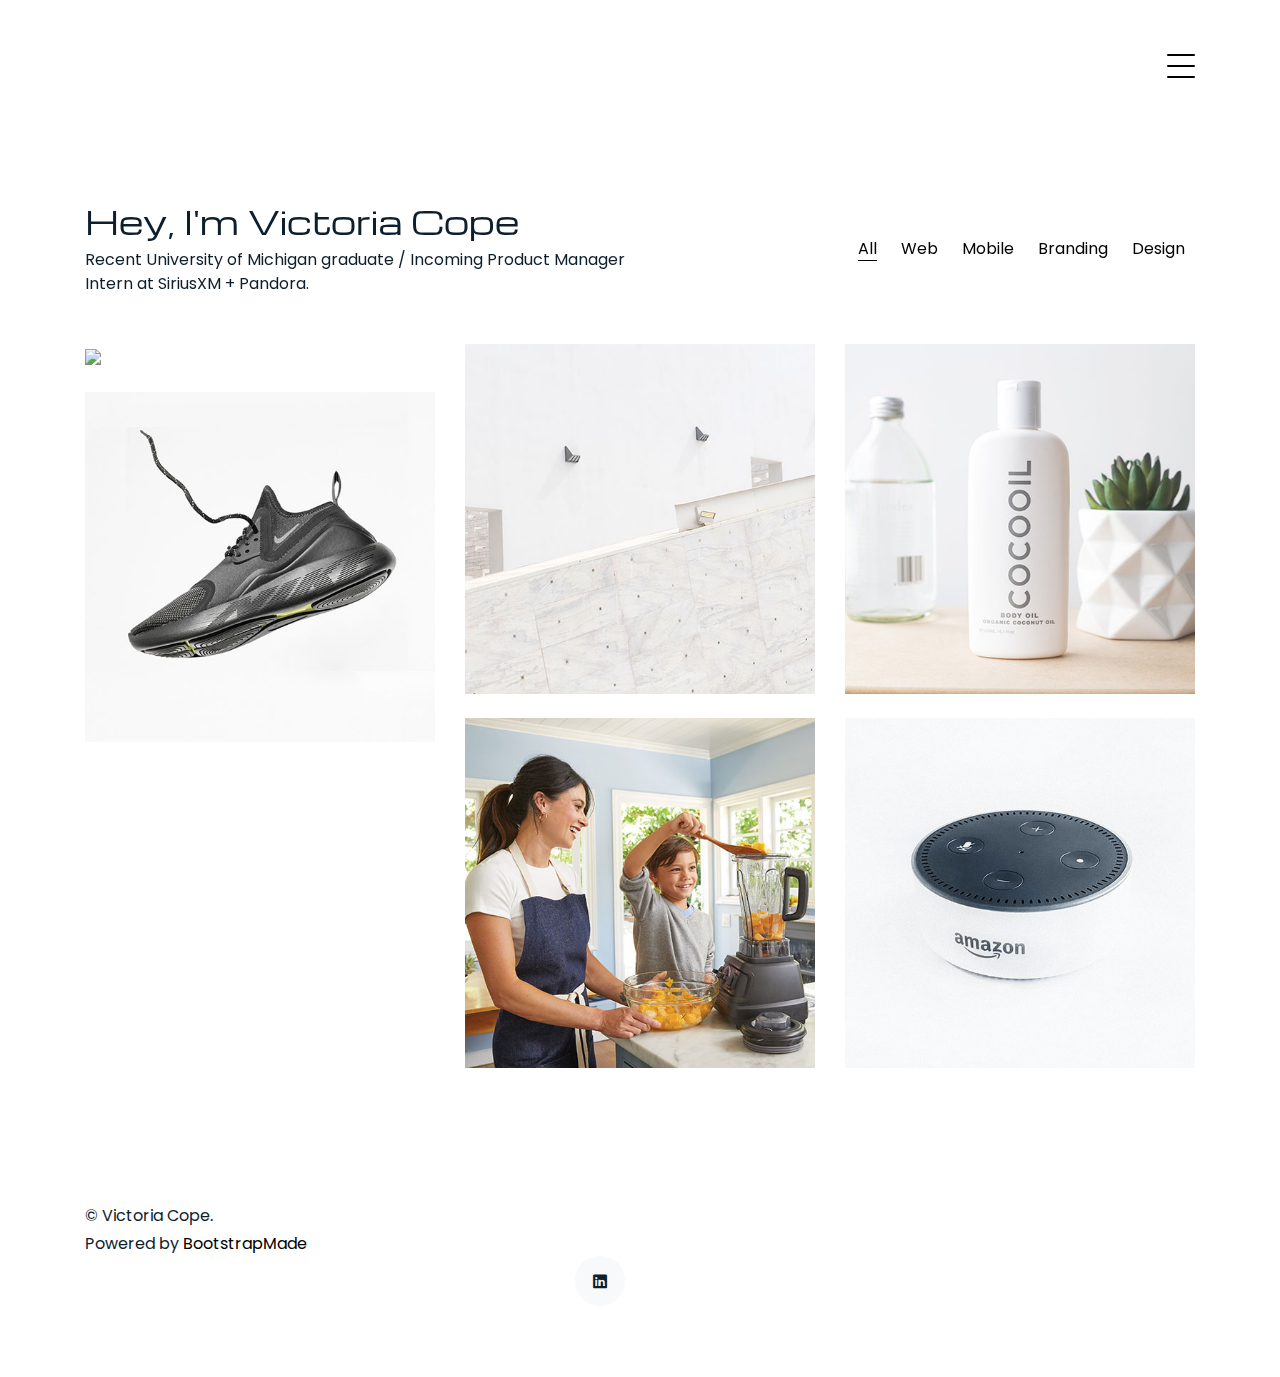
==== index.html @ 28a4d9f9 "about changes" ====
<!DOCTYPE html>
<html lang="en">

<head>
  <meta charset="utf-8">
  <title>Victoria Cope</title>
  <meta content="width=device-width, initial-scale=1.0" name="viewport">
  <meta content="" name="keywords">
  <meta content="" name="description">

  <!-- Favicons -->
  <link href="img/favicon.png" rel="icon">
  <link href="img/apple-touch-icon.png" rel="apple-touch-icon">

  <!-- Google Fonts -->
  <link href="https://fonts.googleapis.com/css?family=Michroma:400,700|Poppins:300,200&display=swap"
    rel="stylesheet">

  <!-- Bootstrap CSS File -->
  <link href="vendor/bootstrap/css/bootstrap.min.css" rel="stylesheet">

  <!-- Vendor CSS Files -->
  <link href="vendor/icofont/icofont.min.css" rel="stylesheet">
  <link href="vendor/line-awesome/css/line-awesome.min.css" rel="stylesheet">
  <link href="vendor/aos/aos.css" rel="stylesheet">

  <!-- Template Main CSS File -->
  <link href="css/style.css" rel="stylesheet">

</head>

<body>

  <div class="collapse navbar-collapse custom-navmenu" id="main-navbar">
    <div class="container py-2 py-md-5">
      <div class="row align-items-start">
        <div class="col-md-2">
          <ul class="custom-menu">
            <li class="active"><a href="index.html">Home</a></li>
            <li><a href="about.html">About</a></li>
            <li><a href="contact.html">Contact</a></li>
          </ul>
        </div>
        <div class="col-md-6 d-none d-md-block  mr-auto">
          <div class="tweet d-flex">
            <span class="icofont-twitter text-white mt-2 mr-3"></span>
            <div>
              <p><em>Lorem ipsum dolor sit amet consectetur adipisicing elit. Quisquam necessitatibus incidunt ut
                  officiis explicabo inventore. <br> <a href="#">t.co/v82jsk</a></em></p>
            </div>
          </div>
        </div>
        <div class="col-md-4 d-none d-md-block">
          <h3>Hire Me</h3>
          <p>Lorem ipsum dolor sit amet consectetur adipisicing elit. Quisquam necessitatibus incidunt ut officiis
            explicabo inventore. <br> <a href="#">myemail@gmail.com</a></p>
        </div>
      </div>

    </div>
  </div>

  <nav class="navbar navbar-light custom-navbar">
    <div class="container">
      <a class="navbar-brand" href="index.html"></a>

      <a href="#" class="burger" data-toggle="collapse" data-target="#main-navbar">
        <span></span>
      </a>

    </div>
  </nav>

  <main id="main">

    <div class="site-section site-portfolio">
      <div class="container">
        <div class="row mb-5 align-items-center">
          <div class="col-md-12 col-lg-6 mb-4 mb-lg-0" data-aos="fade-up">
            <h2>Hey, I'm Victoria Cope</h2>
            <p class="mb-0">Recent University of Michigan graduate / Incoming Product Manager Intern at SiriusXM + Pandora.</p>
            <!-- <p class="mb-0">Check out some of my recent projects below.</p> -->
          </div>
          <div class="col-md-12 col-lg-6 text-left text-lg-right" data-aos="fade-up" data-aos-delay="100">
            <div id="filters" class="filters">
              <a href="#" data-filter="*" class="active">All</a>
              <a href="#" data-filter=".web">Web</a>
              <a href="#" data-filter=".mobile">Mobile</a>
              <a href="#" data-filter=".branding">Branding</a>
              <a href="#" data-filter=".design">Design</a>
            </div>
          </div>
        </div>
        <div id="portfolio-grid" class="row no-gutter" data-aos="fade-up" data-aos-delay="200">
          <div class="item branding col-sm-6 col-md-4 col-lg-4 mb-4">
            <a href="sukiru.html" class="item-wrap fancybox">
              <div class="work-info">
                <h3>Sukiru</h3>
                <span>Branding</span>
              </div>
              <img class="img-fluid" src="img/sukiru-poster.png">
            </a>
          </div>
          <div class="item mobile col-sm-6 col-md-4 col-lg-4 mb-4">
            <a href="flo-redesign.html" class="item-wrap fancybox">
              <div class="work-info">
                <h3>Flo Redesign</h3>
                <span>Mobile</span>
              </div>
              <img class="img-fluid" src="img/img_2.jpg">
            </a>
          </div>
          <div class="item web col-sm-6 col-md-4 col-lg-4 mb-4">
            <a href="collaboratory-online.html" class="item-wrap fancybox">
              <div class="work-info">
                <h3>Collaboratory Online</h3>
                <span>Web</span>
              </div>
              <img class="img-fluid" src="img/img_3.jpg">
            </a>
          </div>
          <div class="item design col-sm-6 col-md-4 col-lg-4 mb-4">
            <a href="mooma-wayfinding.html" class="item-wrap fancybox">
              <div class="work-info">
                <h3>MoOMA Wayfinding System</h3>
                <span>Design</span>
              </div>
              <img class="img-fluid" src="img/img_4.jpg">
            </a>
          </div>
          <div class="item mobile col-sm-6 col-md-4 col-lg-4 mb-4">
            <a href="geons-weather-app.html" class="item-wrap fancybox">
              <div class="work-info">
                <h3>Minimal Weather App</h3>
                <span>Mobile</span>
              </div>
              <img class="img-fluid" src="img/img_5.jpg">
            </a>
          </div>
          <div class="item branding col-sm-6 col-md-4 col-lg-4 mb-4">
            <a href="intestina.html" class="item-wrap fancybox">
              <div class="work-info">
                <h3>Intestina</h3>
                <span>Branding</span>
              </div>
              <img class="img-fluid" src="img/img_6.jpg">
            </a>
          </div>
        </div>
      </div>
    </div>

  </main>
  <footer class="footer" role="contentinfo">
    <div class="container">
      <div class="row">
        <div class="col-sm-6">
          <p class="mb-1">&copy; Victoria Cope.</p>
          <div class="credits">
            Powered by <a href="https://bootstrapmade.com/">BootstrapMade</a>
          </div>
          </div>
        </div>
        <div class="col-sm-6 social text-md-right">
          <a href="https://www.linkedin.com/in/victoria-cope"><span class="icofont-linkedin"></span></a>
        </div>
      </div>
    </div>
  </footer>

  <!-- Vendor JS Files -->
  <script src="vendor/jquery/jquery.min.js"></script>
  <script src="vendor/jquery/jquery-migrate.min.js"></script>
  <script src="vendor/bootstrap/js/bootstrap.min.js"></script>
  <script src="vendor/easing/easing.min.js"></script>
  <script src="vendor/php-email-form/validate.js"></script>
  <script src="vendor/isotope/isotope.pkgd.min.js"></script>
  <script src="vendor/aos/aos.js"></script>

  <!-- Template Main JS File -->
  <script src="js/main.js"></script>

</body>

</html>
---- vendor/line-awesome/css/line-awesome.min.css ----
.la,.lab,.lad,.lal,.lar,.las{-moz-osx-font-smoothing:grayscale;-webkit-font-smoothing:antialiased;display:inline-block;font-style:normal;font-variant:normal;text-rendering:auto;line-height:1}.la-lg{font-size:1.33333em;line-height:.75em;vertical-align:-.0667em}.la-xs{font-size:.75em}.la-sm{font-size:.875em}.la-1x{font-size:1em}.la-2x{font-size:2em}.la-3x{font-size:3em}.la-4x{font-size:4em}.la-5x{font-size:5em}.la-6x{font-size:6em}.la-7x{font-size:7em}.la-8x{font-size:8em}.la-9x{font-size:9em}.la-10x{font-size:10em}.la-fw{text-align:center;width:1.25em}.la-ul{list-style-type:none;margin-left:2.5em;padding-left:0}.la-ul>li{position:relative}.la-li{left:-2em;position:absolute;text-align:center;width:2em;line-height:inherit}.la-border{border:solid .08em #eee;border-radius:.1em;padding:.2em .25em .15em}.la-pull-left{float:left}.la-pull-right{float:right}.la.la-pull-left,.lab.la-pull-left,.lal.la-pull-left,.lar.la-pull-left,.las.la-pull-left{margin-right:.3em}.la.la-pull-right,.lab.la-pull-right,.lal.la-pull-right,.lar.la-pull-right,.las.la-pull-right{margin-left:.3em}.la-spin{-webkit-animation:la-spin 2s infinite linear;animation:la-spin 2s infinite linear}.la-pulse{-webkit-animation:la-spin 1s infinite steps(8);animation:la-spin 1s infinite steps(8)}@-webkit-keyframes la-spin{0%{-webkit-transform:rotate(0);transform:rotate(0)}100%{-webkit-transform:rotate(360deg);transform:rotate(360deg)}}@keyframes la-spin{0%{-webkit-transform:rotate(0);transform:rotate(0)}100%{-webkit-transform:rotate(360deg);transform:rotate(360deg)}}.la-rotate-90{-webkit-transform:rotate(90deg);transform:rotate(90deg)}.la-rotate-180{-webkit-transform:rotate(180deg);transform:rotate(180deg)}.la-rotate-270{-webkit-transform:rotate(270deg);transform:rotate(270deg)}.la-flip-horizontal{-webkit-transform:scale(-1,1);transform:scale(-1,1)}.la-flip-vertical{-webkit-transform:scale(1,-1);transform:scale(1,-1)}.la-flip-both,.la-flip-horizontal.la-flip-vertical{-webkit-transform:scale(-1,-1);transform:scale(-1,-1)}:root .la-flip-both,:root .la-flip-horizontal,:root .la-flip-vertical,:root .la-rotate-180,:root .la-rotate-270,:root .la-rotate-90{-webkit-filter:none;filter:none}.la-stack{display:inline-block;height:2em;line-height:2em;position:relative;vertical-align:middle;width:2.5em}.la-stack-1x,.la-stack-2x{left:0;position:absolute;text-align:center;width:100%}.la-stack-1x{line-height:inherit}.la-stack-2x{font-size:2em}.la-inverse{color:#fff}.la-500px:before{content:"\f26e"}.la-accessible-icon:before{content:"\f368"}.la-accusoft:before{content:"\f369"}.la-acquisitions-incorporated:before{content:"\f6af"}.la-ad:before{content:"\f641"}.la-address-book:before{content:"\f2b9"}.la-address-card:before{content:"\f2bb"}.la-adjust:before{content:"\f042"}.la-adn:before{content:"\f170"}.la-adobe:before{content:"\f778"}.la-adversal:before{content:"\f36a"}.la-affiliatetheme:before{content:"\f36b"}.la-air-freshener:before{content:"\f5d0"}.la-airbnb:before{content:"\f834"}.la-algolia:before{content:"\f36c"}.la-align-center:before{content:"\f037"}.la-align-justify:before{content:"\f039"}.la-align-left:before{content:"\f036"}.la-align-right:before{content:"\f038"}.la-alipay:before{content:"\f642"}.la-allergies:before{content:"\f461"}.la-amazon:before{content:"\f270"}.la-amazon-pay:before{content:"\f42c"}.la-ambulance:before{content:"\f0f9"}.la-american-sign-language-interpreting:before{content:"\f2a3"}.la-amilia:before{content:"\f36d"}.la-anchor:before{content:"\f13d"}.la-android:before{content:"\f17b"}.la-angellist:before{content:"\f209"}.la-angle-double-down:before{content:"\f103"}.la-angle-double-left:before{content:"\f100"}.la-angle-double-right:before{content:"\f101"}.la-angle-double-up:before{content:"\f102"}.la-angle-down:before{content:"\f107"}.la-angle-left:before{content:"\f104"}.la-angle-right:before{content:"\f105"}.la-angle-up:before{content:"\f106"}.la-angry:before{content:"\f556"}.la-angrycreative:before{content:"\f36e"}.la-angular:before{content:"\f420"}.la-ankh:before{content:"\f644"}.la-app-store:before{content:"\f36f"}.la-app-store-ios:before{content:"\f370"}.la-apper:before{content:"\f371"}.la-apple:before{content:"\f179"}.la-apple-alt:before{content:"\f5d1"}.la-apple-pay:before{content:"\f415"}.la-archive:before{content:"\f187"}.la-archway:before{content:"\f557"}.la-arrow-alt-circle-down:before{content:"\f358"}.la-arrow-alt-circle-left:before{content:"\f359"}.la-arrow-alt-circle-right:before{content:"\f35a"}.la-arrow-alt-circle-up:before{content:"\f35b"}.la-arrow-circle-down:before{content:"\f0ab"}.la-arrow-circle-left:before{content:"\f0a8"}.la-arrow-circle-right:before{content:"\f0a9"}.la-arrow-circle-up:before{content:"\f0aa"}.la-arrow-down:before{content:"\f063"}.la-arrow-left:before{content:"\f060"}.la-arrow-right:before{content:"\f061"}.la-arrow-up:before{content:"\f062"}.la-arrows-alt:before{content:"\f0b2"}.la-arrows-alt-h:before{content:"\f337"}.la-arrows-alt-v:before{content:"\f338"}.la-artstation:before{content:"\f77a"}.la-assistive-listening-systems:before{content:"\f2a2"}.la-asterisk:before{content:"\f069"}.la-asymmetrik:before{content:"\f372"}.la-at:before{content:"\f1fa"}.la-atlas:before{content:"\f558"}.la-atlassian:before{content:"\f77b"}.la-atom:before{content:"\f5d2"}.la-audible:before{content:"\f373"}.la-audio-description:before{content:"\f29e"}.la-autoprefixer:before{content:"\f41c"}.la-avianex:before{content:"\f374"}.la-aviato:before{content:"\f421"}.la-award:before{content:"\f559"}.la-aws:before{content:"\f375"}.la-baby:before{content:"\f77c"}.la-baby-carriage:before{content:"\f77d"}.la-backspace:before{content:"\f55a"}.la-backward:before{content:"\f04a"}.la-bacon:before{content:"\f7e5"}.la-balance-scale:before{content:"\f24e"}.la-balance-scale-left:before{content:"\f515"}.la-balance-scale-right:before{content:"\f516"}.la-ban:before{content:"\f05e"}.la-band-aid:before{content:"\f462"}.la-bandcamp:before{content:"\f2d5"}.la-barcode:before{content:"\f02a"}.la-bars:before{content:"\f0c9"}.la-baseball-ball:before{content:"\f433"}.la-basketball-ball:before{content:"\f434"}.la-bath:before{content:"\f2cd"}.la-battery-empty:before{content:"\f244"}.la-battery-full:before{content:"\f240"}.la-battery-half:before{content:"\f242"}.la-battery-quarter:before{content:"\f243"}.la-battery-three-quarters:before{content:"\f241"}.la-battle-net:before{content:"\f835"}.la-bed:before{content:"\f236"}.la-beer:before{content:"\f0fc"}.la-behance:before{content:"\f1b4"}.la-behance-square:before{content:"\f1b5"}.la-bell:before{content:"\f0f3"}.la-bell-slash:before{content:"\f1f6"}.la-bezier-curve:before{content:"\f55b"}.la-bible:before{content:"\f647"}.la-bicycle:before{content:"\f206"}.la-biking:before{content:"\f84a"}.la-bimobject:before{content:"\f378"}.la-binoculars:before{content:"\f1e5"}.la-biohazard:before{content:"\f780"}.la-birthday-cake:before{content:"\f1fd"}.la-bitbucket:before{content:"\f171"}.la-bitcoin:before{content:"\f379"}.la-bity:before{content:"\f37a"}.la-black-tie:before{content:"\f27e"}.la-blackberry:before{content:"\f37b"}.la-blender:before{content:"\f517"}.la-blender-phone:before{content:"\f6b6"}.la-blind:before{content:"\f29d"}.la-blog:before{content:"\f781"}.la-blogger:before{content:"\f37c"}.la-blogger-b:before{content:"\f37d"}.la-bluetooth:before{content:"\f293"}.la-bluetooth-b:before{content:"\f294"}.la-bold:before{content:"\f032"}.la-bolt:before{content:"\f0e7"}.la-bomb:before{content:"\f1e2"}.la-bone:before{content:"\f5d7"}.la-bong:before{content:"\f55c"}.la-book:before{content:"\f02d"}.la-book-dead:before{content:"\f6b7"}.la-book-medical:before{content:"\f7e6"}.la-book-open:before{content:"\f518"}.la-book-reader:before{content:"\f5da"}.la-bookmark:before{content:"\f02e"}.la-bootstrap:before{content:"\f836"}.la-border-all:before{content:"\f84c"}.la-border-none:before{content:"\f850"}.la-border-style:before{content:"\f853"}.la-bowling-ball:before{content:"\f436"}.la-box:before{content:"\f466"}.la-box-open:before{content:"\f49e"}.la-boxes:before{content:"\f468"}.la-braille:before{content:"\f2a1"}.la-brain:before{content:"\f5dc"}.la-bread-slice:before{content:"\f7ec"}.la-briefcase:before{content:"\f0b1"}.la-briefcase-medical:before{content:"\f469"}.la-broadcast-tower:before{content:"\f519"}.la-broom:before{content:"\f51a"}.la-brush:before{content:"\f55d"}.la-btc:before{content:"\f15a"}.la-buffer:before{content:"\f837"}.la-bug:before{content:"\f188"}.la-building:before{content:"\f1ad"}.la-bullhorn:before{content:"\f0a1"}.la-bullseye:before{content:"\f140"}.la-burn:before{content:"\f46a"}.la-buromobelexperte:before{content:"\f37f"}.la-bus:before{content:"\f207"}.la-bus-alt:before{content:"\f55e"}.la-business-time:before{content:"\f64a"}.la-buy-n-large:before{content:"\f8a6"}.la-buysellads:before{content:"\f20d"}.la-calculator:before{content:"\f1ec"}.la-calendar:before{content:"\f133"}.la-calendar-alt:before{content:"\f073"}.la-calendar-check:before{content:"\f274"}.la-calendar-day:before{content:"\f783"}.la-calendar-minus:before{content:"\f272"}.la-calendar-plus:before{content:"\f271"}.la-calendar-times:before{content:"\f273"}.la-calendar-week:before{content:"\f784"}.la-camera:before{content:"\f030"}.la-camera-retro:before{content:"\f083"}.la-campground:before{content:"\f6bb"}.la-canadian-maple-leaf:before{content:"\f785"}.la-candy-cane:before{content:"\f786"}.la-cannabis:before{content:"\f55f"}.la-capsules:before{content:"\f46b"}.la-car:before{content:"\f1b9"}.la-car-alt:before{content:"\f5de"}.la-car-battery:before{content:"\f5df"}.la-car-crash:before{content:"\f5e1"}.la-car-side:before{content:"\f5e4"}.la-caret-down:before{content:"\f0d7"}.la-caret-left:before{content:"\f0d9"}.la-caret-right:before{content:"\f0da"}.la-caret-square-down:before{content:"\f150"}.la-caret-square-left:before{content:"\f191"}.la-caret-square-right:before{content:"\f152"}.la-caret-square-up:before{content:"\f151"}.la-caret-up:before{content:"\f0d8"}.la-carrot:before{content:"\f787"}.la-cart-arrow-down:before{content:"\f218"}.la-cart-plus:before{content:"\f217"}.la-cash-register:before{content:"\f788"}.la-cat:before{content:"\f6be"}.la-cc-amazon-pay:before{content:"\f42d"}.la-cc-amex:before{content:"\f1f3"}.la-cc-apple-pay:before{content:"\f416"}.la-cc-diners-club:before{content:"\f24c"}.la-cc-discover:before{content:"\f1f2"}.la-cc-jcb:before{content:"\f24b"}.la-cc-mastercard:before{content:"\f1f1"}.la-cc-paypal:before{content:"\f1f4"}.la-cc-stripe:before{content:"\f1f5"}.la-cc-visa:before{content:"\f1f0"}.la-centercode:before{content:"\f380"}.la-centos:before{content:"\f789"}.la-certificate:before{content:"\f0a3"}.la-chair:before{content:"\f6c0"}.la-chalkboard:before{content:"\f51b"}.la-chalkboard-teacher:before{content:"\f51c"}.la-charging-station:before{content:"\f5e7"}.la-chart-area:before{content:"\f1fe"}.la-chart-bar:before{content:"\f080"}.la-chart-line:before{content:"\f201"}.la-chart-pie:before{content:"\f200"}.la-check:before{content:"\f00c"}.la-check-circle:before{content:"\f058"}.la-check-double:before{content:"\f560"}.la-check-square:before{content:"\f14a"}.la-cheese:before{content:"\f7ef"}.la-chess:before{content:"\f439"}.la-chess-bishop:before{content:"\f43a"}.la-chess-board:before{content:"\f43c"}.la-chess-king:before{content:"\f43f"}.la-chess-knight:before{content:"\f441"}.la-chess-pawn:before{content:"\f443"}.la-chess-queen:before{content:"\f445"}.la-chess-rook:before{content:"\f447"}.la-chevron-circle-down:before{content:"\f13a"}.la-chevron-circle-left:before{content:"\f137"}.la-chevron-circle-right:before{content:"\f138"}.la-chevron-circle-up:before{content:"\f139"}.la-chevron-down:before{content:"\f078"}.la-chevron-left:before{content:"\f053"}.la-chevron-right:before{content:"\f054"}.la-chevron-up:before{content:"\f077"}.la-child:before{content:"\f1ae"}.la-chrome:before{content:"\f268"}.la-chromecast:before{content:"\f838"}.la-church:before{content:"\f51d"}.la-circle:before{content:"\f111"}.la-circle-notch:before{content:"\f1ce"}.la-city:before{content:"\f64f"}.la-clinic-medical:before{content:"\f7f2"}.la-clipboard:before{content:"\f328"}.la-clipboard-check:before{content:"\f46c"}.la-clipboard-list:before{content:"\f46d"}.la-clock:before{content:"\f017"}.la-clone:before{content:"\f24d"}.la-closed-captioning:before{content:"\f20a"}.la-cloud:before{content:"\f0c2"}.la-cloud-download-alt:before{content:"\f381"}.la-cloud-meatball:before{content:"\f73b"}.la-cloud-moon:before{content:"\f6c3"}.la-cloud-moon-rain:before{content:"\f73c"}.la-cloud-rain:before{content:"\f73d"}.la-cloud-showers-heavy:before{content:"\f740"}.la-cloud-sun:before{content:"\f6c4"}.la-cloud-sun-rain:before{content:"\f743"}.la-cloud-upload-alt:before{content:"\f382"}.la-cloudscale:before{content:"\f383"}.la-cloudsmith:before{content:"\f384"}.la-cloudversify:before{content:"\f385"}.la-cocktail:before{content:"\f561"}.la-code:before{content:"\f121"}.la-code-branch:before{content:"\f126"}.la-codepen:before{content:"\f1cb"}.la-codiepie:before{content:"\f284"}.la-coffee:before{content:"\f0f4"}.la-cog:before{content:"\f013"}.la-cogs:before{content:"\f085"}.la-coins:before{content:"\f51e"}.la-columns:before{content:"\f0db"}.la-comment:before{content:"\f075"}.la-comment-alt:before{content:"\f27a"}.la-comment-dollar:before{content:"\f651"}.la-comment-dots:before{content:"\f4ad"}.la-comment-medical:before{content:"\f7f5"}.la-comment-slash:before{content:"\f4b3"}.la-comments:before{content:"\f086"}.la-comments-dollar:before{content:"\f653"}.la-compact-disc:before{content:"\f51f"}.la-compass:before{content:"\f14e"}.la-compress:before{content:"\f066"}.la-compress-arrows-alt:before{content:"\f78c"}.la-concierge-bell:before{content:"\f562"}.la-confluence:before{content:"\f78d"}.la-connectdevelop:before{content:"\f20e"}.la-contao:before{content:"\f26d"}.la-cookie:before{content:"\f563"}.la-cookie-bite:before{content:"\f564"}.la-copy:before{content:"\f0c5"}.la-copyright:before{content:"\f1f9"}.la-cotton-bureau:before{content:"\f89e"}.la-couch:before{content:"\f4b8"}.la-cpanel:before{content:"\f388"}.la-creative-commons:before{content:"\f25e"}.la-creative-commons-by:before{content:"\f4e7"}.la-creative-commons-nc:before{content:"\f4e8"}.la-creative-commons-nc-eu:before{content:"\f4e9"}.la-creative-commons-nc-jp:before{content:"\f4ea"}.la-creative-commons-nd:before{content:"\f4eb"}.la-creative-commons-pd:before{content:"\f4ec"}.la-creative-commons-pd-alt:before{content:"\f4ed"}.la-creative-commons-remix:before{content:"\f4ee"}.la-creative-commons-sa:before{content:"\f4ef"}.la-creative-commons-sampling:before{content:"\f4f0"}.la-creative-commons-sampling-plus:before{content:"\f4f1"}.la-creative-commons-share:before{content:"\f4f2"}.la-creative-commons-zero:before{content:"\f4f3"}.la-credit-card:before{content:"\f09d"}.la-critical-role:before{content:"\f6c9"}.la-crop:before{content:"\f125"}.la-crop-alt:before{content:"\f565"}.la-cross:before{content:"\f654"}.la-crosshairs:before{content:"\f05b"}.la-crow:before{content:"\f520"}.la-crown:before{content:"\f521"}.la-crutch:before{content:"\f7f7"}.la-css3:before{content:"\f13c"}.la-css3-alt:before{content:"\f38b"}.la-cube:before{content:"\f1b2"}.la-cubes:before{content:"\f1b3"}.la-cut:before{content:"\f0c4"}.la-cuttlefish:before{content:"\f38c"}.la-d-and-d:before{content:"\f38d"}.la-d-and-d-beyond:before{content:"\f6ca"}.la-dashcube:before{content:"\f210"}.la-database:before{content:"\f1c0"}.la-deaf:before{content:"\f2a4"}.la-delicious:before{content:"\f1a5"}.la-democrat:before{content:"\f747"}.la-deploydog:before{content:"\f38e"}.la-deskpro:before{content:"\f38f"}.la-desktop:before{content:"\f108"}.la-dev:before{content:"\f6cc"}.la-deviantart:before{content:"\f1bd"}.la-dharmachakra:before{content:"\f655"}.la-dhl:before{content:"\f790"}.la-diagnoses:before{content:"\f470"}.la-diaspora:before{content:"\f791"}.la-dice:before{content:"\f522"}.la-dice-d20:before{content:"\f6cf"}.la-dice-d6:before{content:"\f6d1"}.la-dice-five:before{content:"\f523"}.la-dice-four:before{content:"\f524"}.la-dice-one:before{content:"\f525"}.la-dice-six:before{content:"\f526"}.la-dice-three:before{content:"\f527"}.la-dice-two:before{content:"\f528"}.la-digg:before{content:"\f1a6"}.la-digital-ocean:before{content:"\f391"}.la-digital-tachograph:before{content:"\f566"}.la-directions:before{content:"\f5eb"}.la-discord:before{content:"\f392"}.la-discourse:before{content:"\f393"}.la-divide:before{content:"\f529"}.la-dizzy:before{content:"\f567"}.la-dna:before{content:"\f471"}.la-dochub:before{content:"\f394"}.la-docker:before{content:"\f395"}.la-dog:before{content:"\f6d3"}.la-dollar-sign:before{content:"\f155"}.la-dolly:before{content:"\f472"}.la-dolly-flatbed:before{content:"\f474"}.la-donate:before{content:"\f4b9"}.la-door-closed:before{content:"\f52a"}.la-door-open:before{content:"\f52b"}.la-dot-circle:before{content:"\f192"}.la-dove:before{content:"\f4ba"}.la-download:before{content:"\f019"}.la-draft2digital:before{content:"\f396"}.la-drafting-compass:before{content:"\f568"}.la-dragon:before{content:"\f6d5"}.la-draw-polygon:before{content:"\f5ee"}.la-dribbble:before{content:"\f17d"}.la-dribbble-square:before{content:"\f397"}.la-dropbox:before{content:"\f16b"}.la-drum:before{content:"\f569"}.la-drum-steelpan:before{content:"\f56a"}.la-drumstick-bite:before{content:"\f6d7"}.la-drupal:before{content:"\f1a9"}.la-dumbbell:before{content:"\f44b"}.la-dumpster:before{content:"\f793"}.la-dumpster-fire:before{content:"\f794"}.la-dungeon:before{content:"\f6d9"}.la-dyalog:before{content:"\f399"}.la-earlybirds:before{content:"\f39a"}.la-ebay:before{content:"\f4f4"}.la-edge:before{content:"\f282"}.la-edit:before{content:"\f044"}.la-egg:before{content:"\f7fb"}.la-eject:before{content:"\f052"}.la-elementor:before{content:"\f430"}.la-ellipsis-h:before{content:"\f141"}.la-ellipsis-v:before{content:"\f142"}.la-ello:before{content:"\f5f1"}.la-ember:before{content:"\f423"}.la-empire:before{content:"\f1d1"}.la-envelope:before{content:"\f0e0"}.la-envelope-open:before{content:"\f2b6"}.la-envelope-open-text:before{content:"\f658"}.la-envelope-square:before{content:"\f199"}.la-envira:before{content:"\f299"}.la-equals:before{content:"\f52c"}.la-eraser:before{content:"\f12d"}.la-erlang:before{content:"\f39d"}.la-ethereum:before{content:"\f42e"}.la-ethernet:before{content:"\f796"}.la-etsy:before{content:"\f2d7"}.la-euro-sign:before{content:"\f153"}.la-evernote:before{content:"\f839"}.la-exchange-alt:before{content:"\f362"}.la-exclamation:before{content:"\f12a"}.la-exclamation-circle:before{content:"\f06a"}.la-exclamation-triangle:before{content:"\f071"}.la-expand:before{content:"\f065"}.la-expand-arrows-alt:before{content:"\f31e"}.la-expeditedssl:before{content:"\f23e"}.la-external-link-alt:before{content:"\f35d"}.la-external-link-square-alt:before{content:"\f360"}.la-eye:before{content:"\f06e"}.la-eye-dropper:before{content:"\f1fb"}.la-eye-slash:before{content:"\f070"}.la-facebook:before{content:"\f09a"}.la-facebook-f:before{content:"\f39e"}.la-facebook-messenger:before{content:"\f39f"}.la-facebook-square:before{content:"\f082"}.la-fan:before{content:"\f863"}.la-fantasy-flight-games:before{content:"\f6dc"}.la-fast-backward:before{content:"\f049"}.la-fast-forward:before{content:"\f050"}.la-fax:before{content:"\f1ac"}.la-feather:before{content:"\f52d"}.la-feather-alt:before{content:"\f56b"}.la-fedex:before{content:"\f797"}.la-fedora:before{content:"\f798"}.la-female:before{content:"\f182"}.la-fighter-jet:before{content:"\f0fb"}.la-figma:before{content:"\f799"}.la-file:before{content:"\f15b"}.la-file-alt:before{content:"\f15c"}.la-file-archive:before{content:"\f1c6"}.la-file-audio:before{content:"\f1c7"}.la-file-code:before{content:"\f1c9"}.la-file-contract:before{content:"\f56c"}.la-file-csv:before{content:"\f6dd"}.la-file-download:before{content:"\f56d"}.la-file-excel:before{content:"\f1c3"}.la-file-export:before{content:"\f56e"}.la-file-image:before{content:"\f1c5"}.la-file-import:before{content:"\f56f"}.la-file-invoice:before{content:"\f570"}.la-file-invoice-dollar:before{content:"\f571"}.la-file-medical:before{content:"\f477"}.la-file-medical-alt:before{content:"\f478"}.la-file-pdf:before{content:"\f1c1"}.la-file-powerpoint:before{content:"\f1c4"}.la-file-prescription:before{content:"\f572"}.la-file-signature:before{content:"\f573"}.la-file-upload:before{content:"\f574"}.la-file-video:before{content:"\f1c8"}.la-file-word:before{content:"\f1c2"}.la-fill:before{content:"\f575"}.la-fill-drip:before{content:"\f576"}.la-film:before{content:"\f008"}.la-filter:before{content:"\f0b0"}.la-fingerprint:before{content:"\f577"}.la-fire:before{content:"\f06d"}.la-fire-alt:before{content:"\f7e4"}.la-fire-extinguisher:before{content:"\f134"}.la-firefox:before{content:"\f269"}.la-first-aid:before{content:"\f479"}.la-first-order:before{content:"\f2b0"}.la-first-order-alt:before{content:"\f50a"}.la-firstdraft:before{content:"\f3a1"}.la-fish:before{content:"\f578"}.la-fist-raised:before{content:"\f6de"}.la-flag:before{content:"\f024"}.la-flag-checkered:before{content:"\f11e"}.la-flag-usa:before{content:"\f74d"}.la-flask:before{content:"\f0c3"}.la-flickr:before{content:"\f16e"}.la-flipboard:before{content:"\f44d"}.la-flushed:before{content:"\f579"}.la-fly:before{content:"\f417"}.la-folder:before{content:"\f07b"}.la-folder-minus:before{content:"\f65d"}.la-folder-open:before{content:"\f07c"}.la-folder-plus:before{content:"\f65e"}.la-font:before{content:"\f031"}.la-font-awesome:before{content:"\f2b4"}.la-font-awesome-alt:before{content:"\f35c"}.la-font-awesome-flag:before{content:"\f425"}.la-font-awesome-logo-full:before{content:"\f4e6"}.la-fonticons:before{content:"\f280"}.la-fonticons-fi:before{content:"\f3a2"}.la-football-ball:before{content:"\f44e"}.la-fort-awesome:before{content:"\f286"}.la-fort-awesome-alt:before{content:"\f3a3"}.la-forumbee:before{content:"\f211"}.la-forward:before{content:"\f04e"}.la-foursquare:before{content:"\f180"}.la-free-code-camp:before{content:"\f2c5"}.la-freebsd:before{content:"\f3a4"}.la-frog:before{content:"\f52e"}.la-frown:before{content:"\f119"}.la-frown-open:before{content:"\f57a"}.la-fulcrum:before{content:"\f50b"}.la-funnel-dollar:before{content:"\f662"}.la-futbol:before{content:"\f1e3"}.la-galactic-republic:before{content:"\f50c"}.la-galactic-senate:before{content:"\f50d"}.la-gamepad:before{content:"\f11b"}.la-gas-pump:before{content:"\f52f"}.la-gavel:before{content:"\f0e3"}.la-gem:before{content:"\f3a5"}.la-genderless:before{content:"\f22d"}.la-get-pocket:before{content:"\f265"}.la-gg:before{content:"\f260"}.la-gg-circle:before{content:"\f261"}.la-ghost:before{content:"\f6e2"}.la-gift:before{content:"\f06b"}.la-gifts:before{content:"\f79c"}.la-git:before{content:"\f1d3"}.la-git-alt:before{content:"\f841"}.la-git-square:before{content:"\f1d2"}.la-github:before{content:"\f09b"}.la-github-alt:before{content:"\f113"}.la-github-square:before{content:"\f092"}.la-gitkraken:before{content:"\f3a6"}.la-gitlab:before{content:"\f296"}.la-gitter:before{content:"\f426"}.la-glass-cheers:before{content:"\f79f"}.la-glass-martini:before{content:"\f000"}.la-glass-martini-alt:before{content:"\f57b"}.la-glass-whiskey:before{content:"\f7a0"}.la-glasses:before{content:"\f530"}.la-glide:before{content:"\f2a5"}.la-glide-g:before{content:"\f2a6"}.la-globe:before{content:"\f0ac"}.la-globe-africa:before{content:"\f57c"}.la-globe-americas:before{content:"\f57d"}.la-globe-asia:before{content:"\f57e"}.la-globe-europe:before{content:"\f7a2"}.la-gofore:before{content:"\f3a7"}.la-golf-ball:before{content:"\f450"}.la-goodreads:before{content:"\f3a8"}.la-goodreads-g:before{content:"\f3a9"}.la-google:before{content:"\f1a0"}.la-google-drive:before{content:"\f3aa"}.la-google-play:before{content:"\f3ab"}.la-google-plus:before{content:"\f2b3"}.la-google-plus-g:before{content:"\f0d5"}.la-google-plus-square:before{content:"\f0d4"}.la-google-wallet:before{content:"\f1ee"}.la-gopuram:before{content:"\f664"}.la-graduation-cap:before{content:"\f19d"}.la-gratipay:before{content:"\f184"}.la-grav:before{content:"\f2d6"}.la-greater-than:before{content:"\f531"}.la-greater-than-equal:before{content:"\f532"}.la-grimace:before{content:"\f57f"}.la-grin:before{content:"\f580"}.la-grin-alt:before{content:"\f581"}.la-grin-beam:before{content:"\f582"}.la-grin-beam-sweat:before{content:"\f583"}.la-grin-hearts:before{content:"\f584"}.la-grin-squint:before{content:"\f585"}.la-grin-squint-tears:before{content:"\f586"}.la-grin-stars:before{content:"\f587"}.la-grin-tears:before{content:"\f588"}.la-grin-tongue:before{content:"\f589"}.la-grin-tongue-squint:before{content:"\f58a"}.la-grin-tongue-wink:before{content:"\f58b"}.la-grin-wink:before{content:"\f58c"}.la-grip-horizontal:before{content:"\f58d"}.la-grip-lines:before{content:"\f7a4"}.la-grip-lines-vertical:before{content:"\f7a5"}.la-grip-vertical:before{content:"\f58e"}.la-gripfire:before{content:"\f3ac"}.la-grunt:before{content:"\f3ad"}.la-guitar:before{content:"\f7a6"}.la-gulp:before{content:"\f3ae"}.la-h-square:before{content:"\f0fd"}.la-hacker-news:before{content:"\f1d4"}.la-hacker-news-square:before{content:"\f3af"}.la-hackerrank:before{content:"\f5f7"}.la-hamburger:before{content:"\f805"}.la-hammer:before{content:"\f6e3"}.la-hamsa:before{content:"\f665"}.la-hand-holding:before{content:"\f4bd"}.la-hand-holding-heart:before{content:"\f4be"}.la-hand-holding-usd:before{content:"\f4c0"}.la-hand-lizard:before{content:"\f258"}.la-hand-middle-finger:before{content:"\f806"}.la-hand-paper:before{content:"\f256"}.la-hand-peace:before{content:"\f25b"}.la-hand-point-down:before{content:"\f0a7"}.la-hand-point-left:before{content:"\f0a5"}.la-hand-point-right:before{content:"\f0a4"}.la-hand-point-up:before{content:"\f0a6"}.la-hand-pointer:before{content:"\f25a"}.la-hand-rock:before{content:"\f255"}.la-hand-scissors:before{content:"\f257"}.la-hand-spock:before{content:"\f259"}.la-hands:before{content:"\f4c2"}.la-hands-helping:before{content:"\f4c4"}.la-handshake:before{content:"\f2b5"}.la-hanukiah:before{content:"\f6e6"}.la-hard-hat:before{content:"\f807"}.la-hashtag:before{content:"\f292"}.la-hat-cowboy:before{content:"\f8c0"}.la-hat-cowboy-side:before{content:"\f8c1"}.la-hat-wizard:before{content:"\f6e8"}.la-haykal:before{content:"\f666"}.la-hdd:before{content:"\f0a0"}.la-heading:before{content:"\f1dc"}.la-headphones:before{content:"\f025"}.la-headphones-alt:before{content:"\f58f"}.la-headset:before{content:"\f590"}.la-heart:before{content:"\f004"}.la-heart-broken:before{content:"\f7a9"}.la-heartbeat:before{content:"\f21e"}.la-helicopter:before{content:"\f533"}.la-highlighter:before{content:"\f591"}.la-hiking:before{content:"\f6ec"}.la-hippo:before{content:"\f6ed"}.la-hips:before{content:"\f452"}.la-hire-a-helper:before{content:"\f3b0"}.la-history:before{content:"\f1da"}.la-hockey-puck:before{content:"\f453"}.la-holly-berry:before{content:"\f7aa"}.la-home:before{content:"\f015"}.la-hooli:before{content:"\f427"}.la-hornbill:before{content:"\f592"}.la-horse:before{content:"\f6f0"}.la-horse-head:before{content:"\f7ab"}.la-hospital:before{content:"\f0f8"}.la-hospital-alt:before{content:"\f47d"}.la-hospital-symbol:before{content:"\f47e"}.la-hot-tub:before{content:"\f593"}.la-hotdog:before{content:"\f80f"}.la-hotel:before{content:"\f594"}.la-hotjar:before{content:"\f3b1"}.la-hourglass:before{content:"\f254"}.la-hourglass-end:before{content:"\f253"}.la-hourglass-half:before{content:"\f252"}.la-hourglass-start:before{content:"\f251"}.la-house-damage:before{content:"\f6f1"}.la-houzz:before{content:"\f27c"}.la-hryvnia:before{content:"\f6f2"}.la-html5:before{content:"\f13b"}.la-hubspot:before{content:"\f3b2"}.la-i-cursor:before{content:"\f246"}.la-ice-cream:before{content:"\f810"}.la-icicles:before{content:"\f7ad"}.la-icons:before{content:"\f86d"}.la-id-badge:before{content:"\f2c1"}.la-id-card:before{content:"\f2c2"}.la-id-card-alt:before{content:"\f47f"}.la-igloo:before{content:"\f7ae"}.la-image:before{content:"\f03e"}.la-images:before{content:"\f302"}.la-imdb:before{content:"\f2d8"}.la-inbox:before{content:"\f01c"}.la-indent:before{content:"\f03c"}.la-industry:before{content:"\f275"}.la-infinity:before{content:"\f534"}.la-info:before{content:"\f129"}.la-info-circle:before{content:"\f05a"}.la-instagram:before{content:"\f16d"}.la-intercom:before{content:"\f7af"}.la-internet-explorer:before{content:"\f26b"}.la-invision:before{content:"\f7b0"}.la-ioxhost:before{content:"\f208"}.la-italic:before{content:"\f033"}.la-itch-io:before{content:"\f83a"}.la-itunes:before{content:"\f3b4"}.la-itunes-note:before{content:"\f3b5"}.la-java:before{content:"\f4e4"}.la-jedi:before{content:"\f669"}.la-jedi-order:before{content:"\f50e"}.la-jenkins:before{content:"\f3b6"}.la-jira:before{content:"\f7b1"}.la-joget:before{content:"\f3b7"}.la-joint:before{content:"\f595"}.la-joomla:before{content:"\f1aa"}.la-journal-whills:before{content:"\f66a"}.la-js:before{content:"\f3b8"}.la-js-square:before{content:"\f3b9"}.la-jsfiddle:before{content:"\f1cc"}.la-kaaba:before{content:"\f66b"}.la-kaggle:before{content:"\f5fa"}.la-key:before{content:"\f084"}.la-keybase:before{content:"\f4f5"}.la-keyboard:before{content:"\f11c"}.la-keycdn:before{content:"\f3ba"}.la-khanda:before{content:"\f66d"}.la-kickstarter:before{content:"\f3bb"}.la-kickstarter-k:before{content:"\f3bc"}.la-kiss:before{content:"\f596"}.la-kiss-beam:before{content:"\f597"}.la-kiss-wink-heart:before{content:"\f598"}.la-kiwi-bird:before{content:"\f535"}.la-korvue:before{content:"\f42f"}.la-landmark:before{content:"\f66f"}.la-language:before{content:"\f1ab"}.la-laptop:before{content:"\f109"}.la-laptop-code:before{content:"\f5fc"}.la-laptop-medical:before{content:"\f812"}.la-laravel:before{content:"\f3bd"}.la-lastfm:before{content:"\f202"}.la-lastfm-square:before{content:"\f203"}.la-laugh:before{content:"\f599"}.la-laugh-beam:before{content:"\f59a"}.la-laugh-squint:before{content:"\f59b"}.la-laugh-wink:before{content:"\f59c"}.la-layer-group:before{content:"\f5fd"}.la-leaf:before{content:"\f06c"}.la-leanpub:before{content:"\f212"}.la-lemon:before{content:"\f094"}.la-less:before{content:"\f41d"}.la-less-than:before{content:"\f536"}.la-less-than-equal:before{content:"\f537"}.la-level-down-alt:before{content:"\f3be"}.la-level-up-alt:before{content:"\f3bf"}.la-life-ring:before{content:"\f1cd"}.la-lightbulb:before{content:"\f0eb"}.la-line:before{content:"\f3c0"}.la-link:before{content:"\f0c1"}.la-linkedin:before{content:"\f08c"}.la-linkedin-in:before{content:"\f0e1"}.la-linode:before{content:"\f2b8"}.la-linux:before{content:"\f17c"}.la-lira-sign:before{content:"\f195"}.la-list:before{content:"\f03a"}.la-list-alt:before{content:"\f022"}.la-list-ol:before{content:"\f0cb"}.la-list-ul:before{content:"\f0ca"}.la-location-arrow:before{content:"\f124"}.la-lock:before{content:"\f023"}.la-lock-open:before{content:"\f3c1"}.la-long-arrow-alt-down:before{content:"\f309"}.la-long-arrow-alt-left:before{content:"\f30a"}.la-long-arrow-alt-right:before{content:"\f30b"}.la-long-arrow-alt-up:before{content:"\f30c"}.la-low-vision:before{content:"\f2a8"}.la-luggage-cart:before{content:"\f59d"}.la-lyft:before{content:"\f3c3"}.la-magento:before{content:"\f3c4"}.la-magic:before{content:"\f0d0"}.la-magnet:before{content:"\f076"}.la-mail-bulk:before{content:"\f674"}.la-mailchimp:before{content:"\f59e"}.la-male:before{content:"\f183"}.la-mandalorian:before{content:"\f50f"}.la-map:before{content:"\f279"}.la-map-marked:before{content:"\f59f"}.la-map-marked-alt:before{content:"\f5a0"}.la-map-marker:before{content:"\f041"}.la-map-marker-alt:before{content:"\f3c5"}.la-map-pin:before{content:"\f276"}.la-map-signs:before{content:"\f277"}.la-markdown:before{content:"\f60f"}.la-marker:before{content:"\f5a1"}.la-mars:before{content:"\f222"}.la-mars-double:before{content:"\f227"}.la-mars-stroke:before{content:"\f229"}.la-mars-stroke-h:before{content:"\f22b"}.la-mars-stroke-v:before{content:"\f22a"}.la-mask:before{content:"\f6fa"}.la-mastodon:before{content:"\f4f6"}.la-maxcdn:before{content:"\f136"}.la-mdb:before{content:"\f8ca"}.la-medal:before{content:"\f5a2"}.la-medapps:before{content:"\f3c6"}.la-medium:before{content:"\f23a"}.la-medium-m:before{content:"\f3c7"}.la-medkit:before{content:"\f0fa"}.la-medrt:before{content:"\f3c8"}.la-meetup:before{content:"\f2e0"}.la-megaport:before{content:"\f5a3"}.la-meh:before{content:"\f11a"}.la-meh-blank:before{content:"\f5a4"}.la-meh-rolling-eyes:before{content:"\f5a5"}.la-memory:before{content:"\f538"}.la-mendeley:before{content:"\f7b3"}.la-menorah:before{content:"\f676"}.la-mercury:before{content:"\f223"}.la-meteor:before{content:"\f753"}.la-microchip:before{content:"\f2db"}.la-microphone:before{content:"\f130"}.la-microphone-alt:before{content:"\f3c9"}.la-microphone-alt-slash:before{content:"\f539"}.la-microphone-slash:before{content:"\f131"}.la-microscope:before{content:"\f610"}.la-microsoft:before{content:"\f3ca"}.la-minus:before{content:"\f068"}.la-minus-circle:before{content:"\f056"}.la-minus-square:before{content:"\f146"}.la-mitten:before{content:"\f7b5"}.la-mix:before{content:"\f3cb"}.la-mixcloud:before{content:"\f289"}.la-mizuni:before{content:"\f3cc"}.la-mobile:before{content:"\f10b"}.la-mobile-alt:before{content:"\f3cd"}.la-modx:before{content:"\f285"}.la-monero:before{content:"\f3d0"}.la-money-bill:before{content:"\f0d6"}.la-money-bill-alt:before{content:"\f3d1"}.la-money-bill-wave:before{content:"\f53a"}.la-money-bill-wave-alt:before{content:"\f53b"}.la-money-check:before{content:"\f53c"}.la-money-check-alt:before{content:"\f53d"}.la-monument:before{content:"\f5a6"}.la-moon:before{content:"\f186"}.la-mortar-pestle:before{content:"\f5a7"}.la-mosque:before{content:"\f678"}.la-motorcycle:before{content:"\f21c"}.la-mountain:before{content:"\f6fc"}.la-mouse:before{content:"\f8cc"}.la-mouse-pointer:before{content:"\f245"}.la-mug-hot:before{content:"\f7b6"}.la-music:before{content:"\f001"}.la-napster:before{content:"\f3d2"}.la-neos:before{content:"\f612"}.la-network-wired:before{content:"\f6ff"}.la-neuter:before{content:"\f22c"}.la-newspaper:before{content:"\f1ea"}.la-nimblr:before{content:"\f5a8"}.la-node:before{content:"\f419"}.la-node-js:before{content:"\f3d3"}.la-not-equal:before{content:"\f53e"}.la-notes-medical:before{content:"\f481"}.la-npm:before{content:"\f3d4"}.la-ns8:before{content:"\f3d5"}.la-nutritionix:before{content:"\f3d6"}.la-object-group:before{content:"\f247"}.la-object-ungroup:before{content:"\f248"}.la-odnoklassniki:before{content:"\f263"}.la-odnoklassniki-square:before{content:"\f264"}.la-oil-can:before{content:"\f613"}.la-old-republic:before{content:"\f510"}.la-om:before{content:"\f679"}.la-opencart:before{content:"\f23d"}.la-openid:before{content:"\f19b"}.la-opera:before{content:"\f26a"}.la-optin-monster:before{content:"\f23c"}.la-orcid:before{content:"\f8d2"}.la-osi:before{content:"\f41a"}.la-otter:before{content:"\f700"}.la-outdent:before{content:"\f03b"}.la-page4:before{content:"\f3d7"}.la-pagelines:before{content:"\f18c"}.la-pager:before{content:"\f815"}.la-paint-brush:before{content:"\f1fc"}.la-paint-roller:before{content:"\f5aa"}.la-palette:before{content:"\f53f"}.la-palfed:before{content:"\f3d8"}.la-pallet:before{content:"\f482"}.la-paper-plane:before{content:"\f1d8"}.la-paperclip:before{content:"\f0c6"}.la-parachute-box:before{content:"\f4cd"}.la-paragraph:before{content:"\f1dd"}.la-parking:before{content:"\f540"}.la-passport:before{content:"\f5ab"}.la-pastafarianism:before{content:"\f67b"}.la-paste:before{content:"\f0ea"}.la-patreon:before{content:"\f3d9"}.la-pause:before{content:"\f04c"}.la-pause-circle:before{content:"\f28b"}.la-paw:before{content:"\f1b0"}.la-paypal:before{content:"\f1ed"}.la-peace:before{content:"\f67c"}.la-pen:before{content:"\f304"}.la-pen-alt:before{content:"\f305"}.la-pen-fancy:before{content:"\f5ac"}.la-pen-nib:before{content:"\f5ad"}.la-pen-square:before{content:"\f14b"}.la-pencil-alt:before{content:"\f303"}.la-pencil-ruler:before{content:"\f5ae"}.la-penny-arcade:before{content:"\f704"}.la-people-carry:before{content:"\f4ce"}.la-pepper-hot:before{content:"\f816"}.la-percent:before{content:"\f295"}.la-percentage:before{content:"\f541"}.la-periscope:before{content:"\f3da"}.la-person-booth:before{content:"\f756"}.la-phabricator:before{content:"\f3db"}.la-phoenix-framework:before{content:"\f3dc"}.la-phoenix-squadron:before{content:"\f511"}.la-phone:before{content:"\f095"}.la-phone-alt:before{content:"\f879"}.la-phone-slash:before{content:"\f3dd"}.la-phone-square:before{content:"\f098"}.la-phone-square-alt:before{content:"\f87b"}.la-phone-volume:before{content:"\f2a0"}.la-photo-video:before{content:"\f87c"}.la-php:before{content:"\f457"}.la-pied-piper:before{content:"\f2ae"}.la-pied-piper-alt:before{content:"\f1a8"}.la-pied-piper-hat:before{content:"\f4e5"}.la-pied-piper-pp:before{content:"\f1a7"}.la-piggy-bank:before{content:"\f4d3"}.la-pills:before{content:"\f484"}.la-pinterest:before{content:"\f0d2"}.la-pinterest-p:before{content:"\f231"}.la-pinterest-square:before{content:"\f0d3"}.la-pizza-slice:before{content:"\f818"}.la-place-of-worship:before{content:"\f67f"}.la-plane:before{content:"\f072"}.la-plane-arrival:before{content:"\f5af"}.la-plane-departure:before{content:"\f5b0"}.la-play:before{content:"\f04b"}.la-play-circle:before{content:"\f144"}.la-playstation:before{content:"\f3df"}.la-plug:before{content:"\f1e6"}.la-plus:before{content:"\f067"}.la-plus-circle:before{content:"\f055"}.la-plus-square:before{content:"\f0fe"}.la-podcast:before{content:"\f2ce"}.la-poll:before{content:"\f681"}.la-poll-h:before{content:"\f682"}.la-poo:before{content:"\f2fe"}.la-poo-storm:before{content:"\f75a"}.la-poop:before{content:"\f619"}.la-portrait:before{content:"\f3e0"}.la-pound-sign:before{content:"\f154"}.la-power-off:before{content:"\f011"}.la-pray:before{content:"\f683"}.la-praying-hands:before{content:"\f684"}.la-prescription:before{content:"\f5b1"}.la-prescription-bottle:before{content:"\f485"}.la-prescription-bottle-alt:before{content:"\f486"}.la-print:before{content:"\f02f"}.la-procedures:before{content:"\f487"}.la-product-hunt:before{content:"\f288"}.la-project-diagram:before{content:"\f542"}.la-pushed:before{content:"\f3e1"}.la-puzzle-piece:before{content:"\f12e"}.la-python:before{content:"\f3e2"}.la-qq:before{content:"\f1d6"}.la-qrcode:before{content:"\f029"}.la-question:before{content:"\f128"}.la-question-circle:before{content:"\f059"}.la-quidditch:before{content:"\f458"}.la-quinscape:before{content:"\f459"}.la-quora:before{content:"\f2c4"}.la-quote-left:before{content:"\f10d"}.la-quote-right:before{content:"\f10e"}.la-quran:before{content:"\f687"}.la-r-project:before{content:"\f4f7"}.la-radiation:before{content:"\f7b9"}.la-radiation-alt:before{content:"\f7ba"}.la-rainbow:before{content:"\f75b"}.la-random:before{content:"\f074"}.la-raspberry-pi:before{content:"\f7bb"}.la-ravelry:before{content:"\f2d9"}.la-react:before{content:"\f41b"}.la-reacteurope:before{content:"\f75d"}.la-readme:before{content:"\f4d5"}.la-rebel:before{content:"\f1d0"}.la-receipt:before{content:"\f543"}.la-record-vinyl:before{content:"\f8d9"}.la-recycle:before{content:"\f1b8"}.la-red-river:before{content:"\f3e3"}.la-reddit:before{content:"\f1a1"}.la-reddit-alien:before{content:"\f281"}.la-reddit-square:before{content:"\f1a2"}.la-redhat:before{content:"\f7bc"}.la-redo:before{content:"\f01e"}.la-redo-alt:before{content:"\f2f9"}.la-registered:before{content:"\f25d"}.la-remove-format:before{content:"\f87d"}.la-renren:before{content:"\f18b"}.la-reply:before{content:"\f3e5"}.la-reply-all:before{content:"\f122"}.la-replyd:before{content:"\f3e6"}.la-republican:before{content:"\f75e"}.la-researchgate:before{content:"\f4f8"}.la-resolving:before{content:"\f3e7"}.la-restroom:before{content:"\f7bd"}.la-retweet:before{content:"\f079"}.la-rev:before{content:"\f5b2"}.la-ribbon:before{content:"\f4d6"}.la-ring:before{content:"\f70b"}.la-road:before{content:"\f018"}.la-robot:before{content:"\f544"}.la-rocket:before{content:"\f135"}.la-rocketchat:before{content:"\f3e8"}.la-rockrms:before{content:"\f3e9"}.la-route:before{content:"\f4d7"}.la-rss:before{content:"\f09e"}.la-rss-square:before{content:"\f143"}.la-ruble-sign:before{content:"\f158"}.la-ruler:before{content:"\f545"}.la-ruler-combined:before{content:"\f546"}.la-ruler-horizontal:before{content:"\f547"}.la-ruler-vertical:before{content:"\f548"}.la-running:before{content:"\f70c"}.la-rupee-sign:before{content:"\f156"}.la-sad-cry:before{content:"\f5b3"}.la-sad-tear:before{content:"\f5b4"}.la-safari:before{content:"\f267"}.la-salesforce:before{content:"\f83b"}.la-sass:before{content:"\f41e"}.la-satellite:before{content:"\f7bf"}.la-satellite-dish:before{content:"\f7c0"}.la-save:before{content:"\f0c7"}.la-schlix:before{content:"\f3ea"}.la-school:before{content:"\f549"}.la-screwdriver:before{content:"\f54a"}.la-scribd:before{content:"\f28a"}.la-scroll:before{content:"\f70e"}.la-sd-card:before{content:"\f7c2"}.la-search:before{content:"\f002"}.la-search-dollar:before{content:"\f688"}.la-search-location:before{content:"\f689"}.la-search-minus:before{content:"\f010"}.la-search-plus:before{content:"\f00e"}.la-searchengin:before{content:"\f3eb"}.la-seedling:before{content:"\f4d8"}.la-sellcast:before{content:"\f2da"}.la-sellsy:before{content:"\f213"}.la-server:before{content:"\f233"}.la-servicestack:before{content:"\f3ec"}.la-shapes:before{content:"\f61f"}.la-share:before{content:"\f064"}.la-share-alt:before{content:"\f1e0"}.la-share-alt-square:before{content:"\f1e1"}.la-share-square:before{content:"\f14d"}.la-shekel-sign:before{content:"\f20b"}.la-shield-alt:before{content:"\f3ed"}.la-ship:before{content:"\f21a"}.la-shipping-fast:before{content:"\f48b"}.la-shirtsinbulk:before{content:"\f214"}.la-shoe-prints:before{content:"\f54b"}.la-shopping-bag:before{content:"\f290"}.la-shopping-basket:before{content:"\f291"}.la-shopping-cart:before{content:"\f07a"}.la-shopware:before{content:"\f5b5"}.la-shower:before{content:"\f2cc"}.la-shuttle-van:before{content:"\f5b6"}.la-sign:before{content:"\f4d9"}.la-sign-in-alt:before{content:"\f2f6"}.la-sign-language:before{content:"\f2a7"}.la-sign-out-alt:before{content:"\f2f5"}.la-signal:before{content:"\f012"}.la-signature:before{content:"\f5b7"}.la-sim-card:before{content:"\f7c4"}.la-simplybuilt:before{content:"\f215"}.la-sistrix:before{content:"\f3ee"}.la-sitemap:before{content:"\f0e8"}.la-sith:before{content:"\f512"}.la-skating:before{content:"\f7c5"}.la-sketch:before{content:"\f7c6"}.la-skiing:before{content:"\f7c9"}.la-skiing-nordic:before{content:"\f7ca"}.la-skull:before{content:"\f54c"}.la-skull-crossbones:before{content:"\f714"}.la-skyatlas:before{content:"\f216"}.la-skype:before{content:"\f17e"}.la-slack:before{content:"\f198"}.la-slack-hash:before{content:"\f3ef"}.la-slash:before{content:"\f715"}.la-sleigh:before{content:"\f7cc"}.la-sliders-h:before{content:"\f1de"}.la-slideshare:before{content:"\f1e7"}.la-smile:before{content:"\f118"}.la-smile-beam:before{content:"\f5b8"}.la-smile-wink:before{content:"\f4da"}.la-smog:before{content:"\f75f"}.la-smoking:before{content:"\f48d"}.la-smoking-ban:before{content:"\f54d"}.la-sms:before{content:"\f7cd"}.la-snapchat:before{content:"\f2ab"}.la-snapchat-ghost:before{content:"\f2ac"}.la-snapchat-square:before{content:"\f2ad"}.la-snowboarding:before{content:"\f7ce"}.la-snowflake:before{content:"\f2dc"}.la-snowman:before{content:"\f7d0"}.la-snowplow:before{content:"\f7d2"}.la-socks:before{content:"\f696"}.la-solar-panel:before{content:"\f5ba"}.la-sort:before{content:"\f0dc"}.la-sort-alpha-down:before{content:"\f15d"}.la-sort-alpha-down-alt:before{content:"\f881"}.la-sort-alpha-up:before{content:"\f15e"}.la-sort-alpha-up-alt:before{content:"\f882"}.la-sort-amount-down:before{content:"\f160"}.la-sort-amount-down-alt:before{content:"\f884"}.la-sort-amount-up:before{content:"\f161"}.la-sort-amount-up-alt:before{content:"\f885"}.la-sort-down:before{content:"\f0dd"}.la-sort-numeric-down:before{content:"\f162"}.la-sort-numeric-down-alt:before{content:"\f886"}.la-sort-numeric-up:before{content:"\f163"}.la-sort-numeric-up-alt:before{content:"\f887"}.la-sort-up:before{content:"\f0de"}.la-soundcloud:before{content:"\f1be"}.la-sourcetree:before{content:"\f7d3"}.la-spa:before{content:"\f5bb"}.la-space-shuttle:before{content:"\f197"}.la-speakap:before{content:"\f3f3"}.la-speaker-deck:before{content:"\f83c"}.la-spell-check:before{content:"\f891"}.la-spider:before{content:"\f717"}.la-spinner:before{content:"\f110"}.la-splotch:before{content:"\f5bc"}.la-spotify:before{content:"\f1bc"}.la-spray-can:before{content:"\f5bd"}.la-square:before{content:"\f0c8"}.la-square-full:before{content:"\f45c"}.la-square-root-alt:before{content:"\f698"}.la-squarespace:before{content:"\f5be"}.la-stack-exchange:before{content:"\f18d"}.la-stack-overflow:before{content:"\f16c"}.la-stackpath:before{content:"\f842"}.la-stamp:before{content:"\f5bf"}.la-star:before{content:"\f005"}.la-star-and-crescent:before{content:"\f699"}.la-star-half:before{content:"\f089"}.la-star-half-alt:before{content:"\f5c0"}.la-star-of-david:before{content:"\f69a"}.la-star-of-life:before{content:"\f621"}.la-staylinked:before{content:"\f3f5"}.la-steam:before{content:"\f1b6"}.la-steam-square:before{content:"\f1b7"}.la-steam-symbol:before{content:"\f3f6"}.la-step-backward:before{content:"\f048"}.la-step-forward:before{content:"\f051"}.la-stethoscope:before{content:"\f0f1"}.la-sticker-mule:before{content:"\f3f7"}.la-sticky-note:before{content:"\f249"}.la-stop:before{content:"\f04d"}.la-stop-circle:before{content:"\f28d"}.la-stopwatch:before{content:"\f2f2"}.la-store:before{content:"\f54e"}.la-store-alt:before{content:"\f54f"}.la-strava:before{content:"\f428"}.la-stream:before{content:"\f550"}.la-street-view:before{content:"\f21d"}.la-strikethrough:before{content:"\f0cc"}.la-stripe:before{content:"\f429"}.la-stripe-s:before{content:"\f42a"}.la-stroopwafel:before{content:"\f551"}.la-studiovinari:before{content:"\f3f8"}.la-stumbleupon:before{content:"\f1a4"}.la-stumbleupon-circle:before{content:"\f1a3"}.la-subscript:before{content:"\f12c"}.la-subway:before{content:"\f239"}.la-suitcase:before{content:"\f0f2"}.la-suitcase-rolling:before{content:"\f5c1"}.la-sun:before{content:"\f185"}.la-superpowers:before{content:"\f2dd"}.la-superscript:before{content:"\f12b"}.la-supple:before{content:"\f3f9"}.la-surprise:before{content:"\f5c2"}.la-suse:before{content:"\f7d6"}.la-swatchbook:before{content:"\f5c3"}.la-swift:before{content:"\f8e1"}.la-swimmer:before{content:"\f5c4"}.la-swimming-pool:before{content:"\f5c5"}.la-symfony:before{content:"\f83d"}.la-synagogue:before{content:"\f69b"}.la-sync:before{content:"\f021"}.la-sync-alt:before{content:"\f2f1"}.la-syringe:before{content:"\f48e"}.la-table:before{content:"\f0ce"}.la-table-tennis:before{content:"\f45d"}.la-tablet:before{content:"\f10a"}.la-tablet-alt:before{content:"\f3fa"}.la-tablets:before{content:"\f490"}.la-tachometer-alt:before{content:"\f3fd"}.la-tag:before{content:"\f02b"}.la-tags:before{content:"\f02c"}.la-tape:before{content:"\f4db"}.la-tasks:before{content:"\f0ae"}.la-taxi:before{content:"\f1ba"}.la-teamspeak:before{content:"\f4f9"}.la-teeth:before{content:"\f62e"}.la-teeth-open:before{content:"\f62f"}.la-telegram:before{content:"\f2c6"}.la-telegram-plane:before{content:"\f3fe"}.la-temperature-high:before{content:"\f769"}.la-temperature-low:before{content:"\f76b"}.la-tencent-weibo:before{content:"\f1d5"}.la-tenge:before{content:"\f7d7"}.la-terminal:before{content:"\f120"}.la-text-height:before{content:"\f034"}.la-text-width:before{content:"\f035"}.la-th:before{content:"\f00a"}.la-th-large:before{content:"\f009"}.la-th-list:before{content:"\f00b"}.la-the-red-yeti:before{content:"\f69d"}.la-theater-masks:before{content:"\f630"}.la-themeco:before{content:"\f5c6"}.la-themeisle:before{content:"\f2b2"}.la-thermometer:before{content:"\f491"}.la-thermometer-empty:before{content:"\f2cb"}.la-thermometer-full:before{content:"\f2c7"}.la-thermometer-half:before{content:"\f2c9"}.la-thermometer-quarter:before{content:"\f2ca"}.la-thermometer-three-quarters:before{content:"\f2c8"}.la-think-peaks:before{content:"\f731"}.la-thumbs-down:before{content:"\f165"}.la-thumbs-up:before{content:"\f164"}.la-thumbtack:before{content:"\f08d"}.la-ticket-alt:before{content:"\f3ff"}.la-times:before{content:"\f00d"}.la-times-circle:before{content:"\f057"}.la-tint:before{content:"\f043"}.la-tint-slash:before{content:"\f5c7"}.la-tired:before{content:"\f5c8"}.la-toggle-off:before{content:"\f204"}.la-toggle-on:before{content:"\f205"}.la-toilet:before{content:"\f7d8"}.la-toilet-paper:before{content:"\f71e"}.la-toolbox:before{content:"\f552"}.la-tools:before{content:"\f7d9"}.la-tooth:before{content:"\f5c9"}.la-torah:before{content:"\f6a0"}.la-torii-gate:before{content:"\f6a1"}.la-tractor:before{content:"\f722"}.la-trade-federation:before{content:"\f513"}.la-trademark:before{content:"\f25c"}.la-traffic-light:before{content:"\f637"}.la-train:before{content:"\f238"}.la-tram:before{content:"\f7da"}.la-transgender:before{content:"\f224"}.la-transgender-alt:before{content:"\f225"}.la-trash:before{content:"\f1f8"}.la-trash-alt:before{content:"\f2ed"}.la-trash-restore:before{content:"\f829"}.la-trash-restore-alt:before{content:"\f82a"}.la-tree:before{content:"\f1bb"}.la-trello:before{content:"\f181"}.la-tripadvisor:before{content:"\f262"}.la-trophy:before{content:"\f091"}.la-truck:before{content:"\f0d1"}.la-truck-loading:before{content:"\f4de"}.la-truck-monster:before{content:"\f63b"}.la-truck-moving:before{content:"\f4df"}.la-truck-pickup:before{content:"\f63c"}.la-tshirt:before{content:"\f553"}.la-tty:before{content:"\f1e4"}.la-tumblr:before{content:"\f173"}.la-tumblr-square:before{content:"\f174"}.la-tv:before{content:"\f26c"}.la-twitch:before{content:"\f1e8"}.la-twitter:before{content:"\f099"}.la-twitter-square:before{content:"\f081"}.la-typo3:before{content:"\f42b"}.la-uber:before{content:"\f402"}.la-ubuntu:before{content:"\f7df"}.la-uikit:before{content:"\f403"}.la-umbraco:before{content:"\f8e8"}.la-umbrella:before{content:"\f0e9"}.la-umbrella-beach:before{content:"\f5ca"}.la-underline:before{content:"\f0cd"}.la-undo:before{content:"\f0e2"}.la-undo-alt:before{content:"\f2ea"}.la-uniregistry:before{content:"\f404"}.la-universal-access:before{content:"\f29a"}.la-university:before{content:"\f19c"}.la-unlink:before{content:"\f127"}.la-unlock:before{content:"\f09c"}.la-unlock-alt:before{content:"\f13e"}.la-untappd:before{content:"\f405"}.la-upload:before{content:"\f093"}.la-ups:before{content:"\f7e0"}.la-usb:before{content:"\f287"}.la-user:before{content:"\f007"}.la-user-alt:before{content:"\f406"}.la-user-alt-slash:before{content:"\f4fa"}.la-user-astronaut:before{content:"\f4fb"}.la-user-check:before{content:"\f4fc"}.la-user-circle:before{content:"\f2bd"}.la-user-clock:before{content:"\f4fd"}.la-user-cog:before{content:"\f4fe"}.la-user-edit:before{content:"\f4ff"}.la-user-friends:before{content:"\f500"}.la-user-graduate:before{content:"\f501"}.la-user-injured:before{content:"\f728"}.la-user-lock:before{content:"\f502"}.la-user-md:before{content:"\f0f0"}.la-user-minus:before{content:"\f503"}.la-user-ninja:before{content:"\f504"}.la-user-nurse:before{content:"\f82f"}.la-user-plus:before{content:"\f234"}.la-user-secret:before{content:"\f21b"}.la-user-shield:before{content:"\f505"}.la-user-slash:before{content:"\f506"}.la-user-tag:before{content:"\f507"}.la-user-tie:before{content:"\f508"}.la-user-times:before{content:"\f235"}.la-users:before{content:"\f0c0"}.la-users-cog:before{content:"\f509"}.la-usps:before{content:"\f7e1"}.la-ussunnah:before{content:"\f407"}.la-utensil-spoon:before{content:"\f2e5"}.la-utensils:before{content:"\f2e7"}.la-vaadin:before{content:"\f408"}.la-vector-square:before{content:"\f5cb"}.la-venus:before{content:"\f221"}.la-venus-double:before{content:"\f226"}.la-venus-mars:before{content:"\f228"}.la-viacoin:before{content:"\f237"}.la-viadeo:before{content:"\f2a9"}.la-viadeo-square:before{content:"\f2aa"}.la-vial:before{content:"\f492"}.la-vials:before{content:"\f493"}.la-viber:before{content:"\f409"}.la-video:before{content:"\f03d"}.la-video-slash:before{content:"\f4e2"}.la-vihara:before{content:"\f6a7"}.la-vimeo:before{content:"\f40a"}.la-vimeo-square:before{content:"\f194"}.la-vimeo-v:before{content:"\f27d"}.la-vine:before{content:"\f1ca"}.la-vk:before{content:"\f189"}.la-vnv:before{content:"\f40b"}.la-voicemail:before{content:"\f897"}.la-volleyball-ball:before{content:"\f45f"}.la-volume-down:before{content:"\f027"}.la-volume-mute:before{content:"\f6a9"}.la-volume-off:before{content:"\f026"}.la-volume-up:before{content:"\f028"}.la-vote-yea:before{content:"\f772"}.la-vr-cardboard:before{content:"\f729"}.la-vuejs:before{content:"\f41f"}.la-walking:before{content:"\f554"}.la-wallet:before{content:"\f555"}.la-warehouse:before{content:"\f494"}.la-water:before{content:"\f773"}.la-wave-square:before{content:"\f83e"}.la-waze:before{content:"\f83f"}.la-weebly:before{content:"\f5cc"}.la-weibo:before{content:"\f18a"}.la-weight:before{content:"\f496"}.la-weight-hanging:before{content:"\f5cd"}.la-weixin:before{content:"\f1d7"}.la-whatsapp:before{content:"\f232"}.la-whatsapp-square:before{content:"\f40c"}.la-wheelchair:before{content:"\f193"}.la-whmcs:before{content:"\f40d"}.la-wifi:before{content:"\f1eb"}.la-wikipedia-w:before{content:"\f266"}.la-wind:before{content:"\f72e"}.la-window-close:before{content:"\f410"}.la-window-maximize:before{content:"\f2d0"}.la-window-minimize:before{content:"\f2d1"}.la-window-restore:before{content:"\f2d2"}.la-windows:before{content:"\f17a"}.la-wine-bottle:before{content:"\f72f"}.la-wine-glass:before{content:"\f4e3"}.la-wine-glass-alt:before{content:"\f5ce"}.la-wix:before{content:"\f5cf"}.la-wizards-of-the-coast:before{content:"\f730"}.la-wolf-pack-battalion:before{content:"\f514"}.la-won-sign:before{content:"\f159"}.la-wordpress:before{content:"\f19a"}.la-wordpress-simple:before{content:"\f411"}.la-wpbeginner:before{content:"\f297"}.la-wpexplorer:before{content:"\f2de"}.la-wpforms:before{content:"\f298"}.la-wpressr:before{content:"\f3e4"}.la-wrench:before{content:"\f0ad"}.la-x-ray:before{content:"\f497"}.la-xbox:before{content:"\f412"}.la-xing:before{content:"\f168"}.la-xing-square:before{content:"\f169"}.la-y-combinator:before{content:"\f23b"}.la-yahoo:before{content:"\f19e"}.la-yammer:before{content:"\f840"}.la-yandex:before{content:"\f413"}.la-yandex-international:before{content:"\f414"}.la-yarn:before{content:"\f7e3"}.la-yelp:before{content:"\f1e9"}.la-yen-sign:before{content:"\f157"}.la-yin-yang:before{content:"\f6ad"}.la-yoast:before{content:"\f2b1"}.la-youtube:before{content:"\f167"}.la-youtube-square:before{content:"\f431"}.la-zhihu:before{content:"\f63f"}.sr-only{border:0;clip:rect(0,0,0,0);height:1px;margin:-1px;overflow:hidden;padding:0;position:absolute;width:1px}.sr-only-focusable:active,.sr-only-focusable:focus{clip:auto;height:auto;margin:0;overflow:visible;position:static;width:auto}@font-face{font-family:'Line Awesome Brands';font-style:normal;font-weight:400;font-display:auto;src:url(../fonts/la-brands-400.eot);src:url(../fonts/la-brands-400.eot?#iefix) format("embedded-opentype"),url(../fonts/la-brands-400.woff2) format("woff2"),url(../fonts/la-brands-400.woff) format("woff"),url(../fonts/la-brands-400.ttf) format("truetype"),url(../fonts/la-brands-400.svg#lineawesome) format("svg")}.lab{font-family:'Line Awesome Brands'}@font-face{font-family:'Line Awesome Free';font-style:normal;font-weight:400;font-display:auto;src:url(../fonts/la-regular-400.eot);src:url(../fonts/la-regular-400.eot?#iefix) format("embedded-opentype"),url(../fonts/la-regular-400.woff2) format("woff2"),url(../fonts/la-regular-400.woff) format("woff"),url(../fonts/la-regular-400.ttf) format("truetype"),url(../fonts/la-regular-400.svg#lineawesome) format("svg")}.lar{font-family:'Line Awesome Free';font-weight:400}@font-face{font-family:'Line Awesome Free';font-style:normal;font-weight:900;font-display:auto;src:url(../fonts/la-solid-900.eot);src:url(../fonts/la-solid-900.eot?#iefix) format("embedded-opentype"),url(../fonts/la-solid-900.woff2) format("woff2"),url(../fonts/la-solid-900.woff) format("woff"),url(../fonts/la-solid-900.ttf) format("truetype"),url(../fonts/la-solid-900.svg#lineawesome) format("svg")}.la,.las{font-family:'Line Awesome Free';font-weight:900}.la.la-glass:before{content:"\f000"}.la.la-meetup{font-family:'Line Awesome Brands';font-weight:400}.la.la-star-o{font-family:'Line Awesome Free';font-weight:400}.la.la-star-o:before{content:"\f005"}.la.la-remove:before{content:"\f00d"}.la.la-close:before{content:"\f00d"}.la.la-gear:before{content:"\f013"}.la.la-trash-o{font-family:'Line Awesome Free';font-weight:400}.la.la-trash-o:before{content:"\f2ed"}.la.la-file-o{font-family:'Line Awesome Free';font-weight:400}.la.la-file-o:before{content:"\f15b"}.la.la-clock-o{font-family:'Line Awesome Free';font-weight:400}.la.la-clock-o:before{content:"\f017"}.la.la-arrow-circle-o-down{font-family:'Line Awesome Free';font-weight:400}.la.la-arrow-circle-o-down:before{content:"\f358"}.la.la-arrow-circle-o-up{font-family:'Line Awesome Free';font-weight:400}.la.la-arrow-circle-o-up:before{content:"\f35b"}.la.la-play-circle-o{font-family:'Line Awesome Free';font-weight:400}.la.la-play-circle-o:before{content:"\f144"}.la.la-repeat:before{content:"\f01e"}.la.la-rotate-right:before{content:"\f01e"}.la.la-refresh:before{content:"\f021"}.la.la-list-alt{font-family:'Line Awesome Free';font-weight:400}.la.la-dedent:before{content:"\f03b"}.la.la-video-camera:before{content:"\f03d"}.la.la-picture-o{font-family:'Line Awesome Free';font-weight:400}.la.la-picture-o:before{content:"\f03e"}.la.la-photo{font-family:'Line Awesome Free';font-weight:400}.la.la-photo:before{content:"\f03e"}.la.la-image{font-family:'Line Awesome Free';font-weight:400}.la.la-image:before{content:"\f03e"}.la.la-pencil:before{content:"\f303"}.la.la-map-marker:before{content:"\f3c5"}.la.la-pencil-square-o{font-family:'Line Awesome Free';font-weight:400}.la.la-pencil-square-o:before{content:"\f044"}.la.la-share-square-o{font-family:'Line Awesome Free';font-weight:400}.la.la-share-square-o:before{content:"\f14d"}.la.la-check-square-o{font-family:'Line Awesome Free';font-weight:400}.la.la-check-square-o:before{content:"\f14a"}.la.la-arrows:before{content:"\f0b2"}.la.la-times-circle-o{font-family:'Line Awesome Free';font-weight:400}.la.la-times-circle-o:before{content:"\f057"}.la.la-check-circle-o{font-family:'Line Awesome Free';font-weight:400}.la.la-check-circle-o:before{content:"\f058"}.la.la-mail-forward:before{content:"\f064"}.la.la-eye{font-family:'Line Awesome Free';font-weight:400}.la.la-eye-slash{font-family:'Line Awesome Free';font-weight:400}.la.la-warning:before{content:"\f071"}.la.la-calendar:before{content:"\f073"}.la.la-arrows-v:before{content:"\f338"}.la.la-arrows-h:before{content:"\f337"}.la.la-bar-chart{font-family:'Line Awesome Free';font-weight:400}.la.la-bar-chart:before{content:"\f080"}.la.la-bar-chart-o{font-family:'Line Awesome Free';font-weight:400}.la.la-bar-chart-o:before{content:"\f080"}.la.la-twitter-square{font-family:'Line Awesome Brands';font-weight:400}.la.la-facebook-square{font-family:'Line Awesome Brands';font-weight:400}.la.la-gears:before{content:"\f085"}.la.la-thumbs-o-up{font-family:'Line Awesome Free';font-weight:400}.la.la-thumbs-o-up:before{content:"\f164"}.la.la-thumbs-o-down{font-family:'Line Awesome Free';font-weight:400}.la.la-thumbs-o-down:before{content:"\f165"}.la.la-heart-o{font-family:'Line Awesome Free';font-weight:400}.la.la-heart-o:before{content:"\f004"}.la.la-sign-out:before{content:"\f2f5"}.la.la-linkedin-square{font-family:'Line Awesome Brands';font-weight:400}.la.la-linkedin-square:before{content:"\f08c"}.la.la-thumb-tack:before{content:"\f08d"}.la.la-external-link:before{content:"\f35d"}.la.la-sign-in:before{content:"\f2f6"}.la.la-github-square{font-family:'Line Awesome Brands';font-weight:400}.la.la-lemon-o{font-family:'Line Awesome Free';font-weight:400}.la.la-lemon-o:before{content:"\f094"}.la.la-square-o{font-family:'Line Awesome Free';font-weight:400}.la.la-square-o:before{content:"\f0c8"}.la.la-bookmark-o{font-family:'Line Awesome Free';font-weight:400}.la.la-bookmark-o:before{content:"\f02e"}.la.la-twitter{font-family:'Line Awesome Brands';font-weight:400}.la.la-facebook{font-family:'Line Awesome Brands';font-weight:400}.la.la-facebook:before{content:"\f39e"}.la.la-facebook-f{font-family:'Line Awesome Brands';font-weight:400}.la.la-facebook-f:before{content:"\f39e"}.la.la-github{font-family:'Line Awesome Brands';font-weight:400}.la.la-credit-card{font-family:'Line Awesome Free';font-weight:400}.la.la-feed:before{content:"\f09e"}.la.la-hdd-o{font-family:'Line Awesome Free';font-weight:400}.la.la-hdd-o:before{content:"\f0a0"}.la.la-hand-o-right{font-family:'Line Awesome Free';font-weight:400}.la.la-hand-o-right:before{content:"\f0a4"}.la.la-hand-o-left{font-family:'Line Awesome Free';font-weight:400}.la.la-hand-o-left:before{content:"\f0a5"}.la.la-hand-o-up{font-family:'Line Awesome Free';font-weight:400}.la.la-hand-o-up:before{content:"\f0a6"}.la.la-hand-o-down{font-family:'Line Awesome Free';font-weight:400}.la.la-hand-o-down:before{content:"\f0a7"}.la.la-arrows-alt:before{content:"\f31e"}.la.la-group:before{content:"\f0c0"}.la.la-chain:before{content:"\f0c1"}.la.la-scissors:before{content:"\f0c4"}.la.la-files-o{font-family:'Line Awesome Free';font-weight:400}.la.la-files-o:before{content:"\f0c5"}.la.la-floppy-o{font-family:'Line Awesome Free';font-weight:400}.la.la-floppy-o:before{content:"\f0c7"}.la.la-navicon:before{content:"\f0c9"}.la.la-reorder:before{content:"\f0c9"}.la.la-pinterest{font-family:'Line Awesome Brands';font-weight:400}.la.la-pinterest-square{font-family:'Line Awesome Brands';font-weight:400}.la.la-google-plus-square{font-family:'Line Awesome Brands';font-weight:400}.la.la-google-plus{font-family:'Line Awesome Brands';font-weight:400}.la.la-google-plus:before{content:"\f0d5"}.la.la-money{font-family:'Line Awesome Free';font-weight:400}.la.la-money:before{content:"\f3d1"}.la.la-unsorted:before{content:"\f0dc"}.la.la-sort-desc:before{content:"\f0dd"}.la.la-sort-asc:before{content:"\f0de"}.la.la-linkedin{font-family:'Line Awesome Brands';font-weight:400}.la.la-linkedin:before{content:"\f0e1"}.la.la-rotate-left:before{content:"\f0e2"}.la.la-legal:before{content:"\f0e3"}.la.la-tachometer:before{content:"\f3fd"}.la.la-dashboard:before{content:"\f3fd"}.la.la-comment-o{font-family:'Line Awesome Free';font-weight:400}.la.la-comment-o:before{content:"\f075"}.la.la-comments-o{font-family:'Line Awesome Free';font-weight:400}.la.la-comments-o:before{content:"\f086"}.la.la-flash:before{content:"\f0e7"}.la.la-clipboard{font-family:'Line Awesome Free';font-weight:400}.la.la-paste{font-family:'Line Awesome Free';font-weight:400}.la.la-paste:before{content:"\f328"}.la.la-lightbulb-o{font-family:'Line Awesome Free';font-weight:400}.la.la-lightbulb-o:before{content:"\f0eb"}.la.la-exchange:before{content:"\f362"}.la.la-cloud-download:before{content:"\f381"}.la.la-cloud-upload:before{content:"\f382"}.la.la-bell-o{font-family:'Line Awesome Free';font-weight:400}.la.la-bell-o:before{content:"\f0f3"}.la.la-cutlery:before{content:"\f2e7"}.la.la-file-text-o{font-family:'Line Awesome Free';font-weight:400}.la.la-file-text-o:before{content:"\f15c"}.la.la-building-o{font-family:'Line Awesome Free';font-weight:400}.la.la-building-o:before{content:"\f1ad"}.la.la-hospital-o{font-family:'Line Awesome Free';font-weight:400}.la.la-hospital-o:before{content:"\f0f8"}.la.la-tablet:before{content:"\f3fa"}.la.la-mobile:before{content:"\f3cd"}.la.la-mobile-phone:before{content:"\f3cd"}.la.la-circle-o{font-family:'Line Awesome Free';font-weight:400}.la.la-circle-o:before{content:"\f111"}.la.la-mail-reply:before{content:"\f3e5"}.la.la-github-alt{font-family:'Line Awesome Brands';font-weight:400}.la.la-folder-o{font-family:'Line Awesome Free';font-weight:400}.la.la-folder-o:before{content:"\f07b"}.la.la-folder-open-o{font-family:'Line Awesome Free';font-weight:400}.la.la-folder-open-o:before{content:"\f07c"}.la.la-smile-o{font-family:'Line Awesome Free';font-weight:400}.la.la-smile-o:before{content:"\f118"}.la.la-frown-o{font-family:'Line Awesome Free';font-weight:400}.la.la-frown-o:before{content:"\f119"}.la.la-meh-o{font-family:'Line Awesome Free';font-weight:400}.la.la-meh-o:before{content:"\f11a"}.la.la-keyboard-o{font-family:'Line Awesome Free';font-weight:400}.la.la-keyboard-o:before{content:"\f11c"}.la.la-flag-o{font-family:'Line Awesome Free';font-weight:400}.la.la-flag-o:before{content:"\f024"}.la.la-mail-reply-all:before{content:"\f122"}.la.la-star-half-o{font-family:'Line Awesome Free';font-weight:400}.la.la-star-half-o:before{content:"\f089"}.la.la-star-half-empty{font-family:'Line Awesome Free';font-weight:400}.la.la-star-half-empty:before{content:"\f089"}.la.la-star-half-full{font-family:'Line Awesome Free';font-weight:400}.la.la-star-half-full:before{content:"\f089"}.la.la-code-fork:before{content:"\f126"}.la.la-chain-broken:before{content:"\f127"}.la.la-shield:before{content:"\f3ed"}.la.la-calendar-o{font-family:'Line Awesome Free';font-weight:400}.la.la-calendar-o:before{content:"\f133"}.la.la-maxcdn{font-family:'Line Awesome Brands';font-weight:400}.la.la-html5{font-family:'Line Awesome Brands';font-weight:400}.la.la-css3{font-family:'Line Awesome Brands';font-weight:400}.la.la-ticket:before{content:"\f3ff"}.la.la-minus-square-o{font-family:'Line Awesome Free';font-weight:400}.la.la-minus-square-o:before{content:"\f146"}.la.la-level-up:before{content:"\f3bf"}.la.la-level-down:before{content:"\f3be"}.la.la-pencil-square:before{content:"\f14b"}.la.la-external-link-square:before{content:"\f360"}.la.la-compass{font-family:'Line Awesome Free';font-weight:400}.la.la-caret-square-o-down{font-family:'Line Awesome Free';font-weight:400}.la.la-caret-square-o-down:before{content:"\f150"}.la.la-toggle-down{font-family:'Line Awesome Free';font-weight:400}.la.la-toggle-down:before{content:"\f150"}.la.la-caret-square-o-up{font-family:'Line Awesome Free';font-weight:400}.la.la-caret-square-o-up:before{content:"\f151"}.la.la-toggle-up{font-family:'Line Awesome Free';font-weight:400}.la.la-toggle-up:before{content:"\f151"}.la.la-caret-square-o-right{font-family:'Line Awesome Free';font-weight:400}.la.la-caret-square-o-right:before{content:"\f152"}.la.la-toggle-right{font-family:'Line Awesome Free';font-weight:400}.la.la-toggle-right:before{content:"\f152"}.la.la-eur:before{content:"\f153"}.la.la-euro:before{content:"\f153"}.la.la-gbp:before{content:"\f154"}.la.la-usd:before{content:"\f155"}.la.la-dollar:before{content:"\f155"}.la.la-inr:before{content:"\f156"}.la.la-rupee:before{content:"\f156"}.la.la-jpy:before{content:"\f157"}.la.la-cny:before{content:"\f157"}.la.la-rmb:before{content:"\f157"}.la.la-yen:before{content:"\f157"}.la.la-rub:before{content:"\f158"}.la.la-ruble:before{content:"\f158"}.la.la-rouble:before{content:"\f158"}.la.la-krw:before{content:"\f159"}.la.la-won:before{content:"\f159"}.la.la-btc{font-family:'Line Awesome Brands';font-weight:400}.la.la-bitcoin{font-family:'Line Awesome Brands';font-weight:400}.la.la-bitcoin:before{content:"\f15a"}.la.la-file-text:before{content:"\f15c"}.la.la-sort-alpha-asc:before{content:"\f15d"}.la.la-sort-alpha-desc:before{content:"\f881"}.la.la-sort-amount-asc:before{content:"\f160"}.la.la-sort-amount-desc:before{content:"\f884"}.la.la-sort-numeric-asc:before{content:"\f162"}.la.la-sort-numeric-desc:before{content:"\f886"}.la.la-youtube-square{font-family:'Line Awesome Brands';font-weight:400}.la.la-youtube{font-family:'Line Awesome Brands';font-weight:400}.la.la-xing{font-family:'Line Awesome Brands';font-weight:400}.la.la-xing-square{font-family:'Line Awesome Brands';font-weight:400}.la.la-youtube-play{font-family:'Line Awesome Brands';font-weight:400}.la.la-youtube-play:before{content:"\f167"}.la.la-dropbox{font-family:'Line Awesome Brands';font-weight:400}.la.la-stack-overflow{font-family:'Line Awesome Brands';font-weight:400}.la.la-instagram{font-family:'Line Awesome Brands';font-weight:400}.la.la-flickr{font-family:'Line Awesome Brands';font-weight:400}.la.la-adn{font-family:'Line Awesome Brands';font-weight:400}.la.la-bitbucket{font-family:'Line Awesome Brands';font-weight:400}.la.la-bitbucket-square{font-family:'Line Awesome Brands';font-weight:400}.la.la-bitbucket-square:before{content:"\f171"}.la.la-tumblr{font-family:'Line Awesome Brands';font-weight:400}.la.la-tumblr-square{font-family:'Line Awesome Brands';font-weight:400}.la.la-long-arrow-down:before{content:"\f309"}.la.la-long-arrow-up:before{content:"\f30c"}.la.la-long-arrow-left:before{content:"\f30a"}.la.la-long-arrow-right:before{content:"\f30b"}.la.la-apple{font-family:'Line Awesome Brands';font-weight:400}.la.la-windows{font-family:'Line Awesome Brands';font-weight:400}.la.la-android{font-family:'Line Awesome Brands';font-weight:400}.la.la-linux{font-family:'Line Awesome Brands';font-weight:400}.la.la-dribbble{font-family:'Line Awesome Brands';font-weight:400}.la.la-skype{font-family:'Line Awesome Brands';font-weight:400}.la.la-foursquare{font-family:'Line Awesome Brands';font-weight:400}.la.la-trello{font-family:'Line Awesome Brands';font-weight:400}.la.la-gratipay{font-family:'Line Awesome Brands';font-weight:400}.la.la-gittip{font-family:'Line Awesome Brands';font-weight:400}.la.la-gittip:before{content:"\f184"}.la.la-sun-o{font-family:'Line Awesome Free';font-weight:400}.la.la-sun-o:before{content:"\f185"}.la.la-moon-o{font-family:'Line Awesome Free';font-weight:400}.la.la-moon-o:before{content:"\f186"}.la.la-vk{font-family:'Line Awesome Brands';font-weight:400}.la.la-weibo{font-family:'Line Awesome Brands';font-weight:400}.la.la-renren{font-family:'Line Awesome Brands';font-weight:400}.la.la-pagelines{font-family:'Line Awesome Brands';font-weight:400}.la.la-stack-exchange{font-family:'Line Awesome Brands';font-weight:400}.la.la-arrow-circle-o-right{font-family:'Line Awesome Free';font-weight:400}.la.la-arrow-circle-o-right:before{content:"\f35a"}.la.la-arrow-circle-o-left{font-family:'Line Awesome Free';font-weight:400}.la.la-arrow-circle-o-left:before{content:"\f359"}.la.la-caret-square-o-left{font-family:'Line Awesome Free';font-weight:400}.la.la-caret-square-o-left:before{content:"\f191"}.la.la-toggle-left{font-family:'Line Awesome Free';font-weight:400}.la.la-toggle-left:before{content:"\f191"}.la.la-dot-circle-o{font-family:'Line Awesome Free';font-weight:400}.la.la-dot-circle-o:before{content:"\f192"}.la.la-vimeo-square{font-family:'Line Awesome Brands';font-weight:400}.la.la-try:before{content:"\f195"}.la.la-turkish-lira:before{content:"\f195"}.la.la-plus-square-o{font-family:'Line Awesome Free';font-weight:400}.la.la-plus-square-o:before{content:"\f0fe"}.la.la-slack{font-family:'Line Awesome Brands';font-weight:400}.la.la-wordpress{font-family:'Line Awesome Brands';font-weight:400}.la.la-openid{font-family:'Line Awesome Brands';font-weight:400}.la.la-institution:before{content:"\f19c"}.la.la-bank:before{content:"\f19c"}.la.la-mortar-board:before{content:"\f19d"}.la.la-yahoo{font-family:'Line Awesome Brands';font-weight:400}.la.la-google{font-family:'Line Awesome Brands';font-weight:400}.la.la-reddit{font-family:'Line Awesome Brands';font-weight:400}.la.la-reddit-square{font-family:'Line Awesome Brands';font-weight:400}.la.la-stumbleupon-circle{font-family:'Line Awesome Brands';font-weight:400}.la.la-stumbleupon{font-family:'Line Awesome Brands';font-weight:400}.la.la-delicious{font-family:'Line Awesome Brands';font-weight:400}.la.la-digg{font-family:'Line Awesome Brands';font-weight:400}.la.la-pied-piper-pp{font-family:'Line Awesome Brands';font-weight:400}.la.la-pied-piper-alt{font-family:'Line Awesome Brands';font-weight:400}.la.la-drupal{font-family:'Line Awesome Brands';font-weight:400}.la.la-joomla{font-family:'Line Awesome Brands';font-weight:400}.la.la-spoon:before{content:"\f2e5"}.la.la-behance{font-family:'Line Awesome Brands';font-weight:400}.la.la-behance-square{font-family:'Line Awesome Brands';font-weight:400}.la.la-steam{font-family:'Line Awesome Brands';font-weight:400}.la.la-steam-square{font-family:'Line Awesome Brands';font-weight:400}.la.la-automobile:before{content:"\f1b9"}.la.la-cab:before{content:"\f1ba"}.la.la-envelope-o{font-family:'Line Awesome Free';font-weight:400}.la.la-envelope-o:before{content:"\f0e0"}.la.la-deviantart{font-family:'Line Awesome Brands';font-weight:400}.la.la-soundcloud{font-family:'Line Awesome Brands';font-weight:400}.la.la-file-pdf-o{font-family:'Line Awesome Free';font-weight:400}.la.la-file-pdf-o:before{content:"\f1c1"}.la.la-file-word-o{font-family:'Line Awesome Free';font-weight:400}.la.la-file-word-o:before{content:"\f1c2"}.la.la-file-excel-o{font-family:'Line Awesome Free';font-weight:400}.la.la-file-excel-o:before{content:"\f1c3"}.la.la-file-powerpoint-o{font-family:'Line Awesome Free';font-weight:400}.la.la-file-powerpoint-o:before{content:"\f1c4"}.la.la-file-image-o{font-family:'Line Awesome Free';font-weight:400}.la.la-file-image-o:before{content:"\f1c5"}.la.la-file-photo-o{font-family:'Line Awesome Free';font-weight:400}.la.la-file-photo-o:before{content:"\f1c5"}.la.la-file-picture-o{font-family:'Line Awesome Free';font-weight:400}.la.la-file-picture-o:before{content:"\f1c5"}.la.la-file-archive-o{font-family:'Line Awesome Free';font-weight:400}.la.la-file-archive-o:before{content:"\f1c6"}.la.la-file-zip-o{font-family:'Line Awesome Free';font-weight:400}.la.la-file-zip-o:before{content:"\f1c6"}.la.la-file-audio-o{font-family:'Line Awesome Free';font-weight:400}.la.la-file-audio-o:before{content:"\f1c7"}.la.la-file-sound-o{font-family:'Line Awesome Free';font-weight:400}.la.la-file-sound-o:before{content:"\f1c7"}.la.la-file-video-o{font-family:'Line Awesome Free';font-weight:400}.la.la-file-video-o:before{content:"\f1c8"}.la.la-file-movie-o{font-family:'Line Awesome Free';font-weight:400}.la.la-file-movie-o:before{content:"\f1c8"}.la.la-file-code-o{font-family:'Line Awesome Free';font-weight:400}.la.la-file-code-o:before{content:"\f1c9"}.la.la-vine{font-family:'Line Awesome Brands';font-weight:400}.la.la-codepen{font-family:'Line Awesome Brands';font-weight:400}.la.la-jsfiddle{font-family:'Line Awesome Brands';font-weight:400}.la.la-life-ring{font-family:'Line Awesome Free';font-weight:400}.la.la-life-bouy{font-family:'Line Awesome Free';font-weight:400}.la.la-life-bouy:before{content:"\f1cd"}.la.la-life-buoy{font-family:'Line Awesome Free';font-weight:400}.la.la-life-buoy:before{content:"\f1cd"}.la.la-life-saver{font-family:'Line Awesome Free';font-weight:400}.la.la-life-saver:before{content:"\f1cd"}.la.la-support{font-family:'Line Awesome Free';font-weight:400}.la.la-support:before{content:"\f1cd"}.la.la-circle-o-notch:before{content:"\f1ce"}.la.la-rebel{font-family:'Line Awesome Brands';font-weight:400}.la.la-ra{font-family:'Line Awesome Brands';font-weight:400}.la.la-ra:before{content:"\f1d0"}.la.la-resistance{font-family:'Line Awesome Brands';font-weight:400}.la.la-resistance:before{content:"\f1d0"}.la.la-empire{font-family:'Line Awesome Brands';font-weight:400}.la.la-ge{font-family:'Line Awesome Brands';font-weight:400}.la.la-ge:before{content:"\f1d1"}.la.la-git-square{font-family:'Line Awesome Brands';font-weight:400}.la.la-git{font-family:'Line Awesome Brands';font-weight:400}.la.la-hacker-news{font-family:'Line Awesome Brands';font-weight:400}.la.la-y-combinator-square{font-family:'Line Awesome Brands';font-weight:400}.la.la-y-combinator-square:before{content:"\f1d4"}.la.la-yc-square{font-family:'Line Awesome Brands';font-weight:400}.la.la-yc-square:before{content:"\f1d4"}.la.la-tencent-weibo{font-family:'Line Awesome Brands';font-weight:400}.la.la-qq{font-family:'Line Awesome Brands';font-weight:400}.la.la-weixin{font-family:'Line Awesome Brands';font-weight:400}.la.la-wechat{font-family:'Line Awesome Brands';font-weight:400}.la.la-wechat:before{content:"\f1d7"}.la.la-send:before{content:"\f1d8"}.la.la-paper-plane-o{font-family:'Line Awesome Free';font-weight:400}.la.la-paper-plane-o:before{content:"\f1d8"}.la.la-send-o{font-family:'Line Awesome Free';font-weight:400}.la.la-send-o:before{content:"\f1d8"}.la.la-circle-thin{font-family:'Line Awesome Free';font-weight:400}.la.la-circle-thin:before{content:"\f111"}.la.la-header:before{content:"\f1dc"}.la.la-sliders:before{content:"\f1de"}.la.la-futbol-o{font-family:'Line Awesome Free';font-weight:400}.la.la-futbol-o:before{content:"\f1e3"}.la.la-soccer-ball-o{font-family:'Line Awesome Free';font-weight:400}.la.la-soccer-ball-o:before{content:"\f1e3"}.la.la-slideshare{font-family:'Line Awesome Brands';font-weight:400}.la.la-twitch{font-family:'Line Awesome Brands';font-weight:400}.la.la-yelp{font-family:'Line Awesome Brands';font-weight:400}.la.la-newspaper-o{font-family:'Line Awesome Free';font-weight:400}.la.la-newspaper-o:before{content:"\f1ea"}.la.la-paypal{font-family:'Line Awesome Brands';font-weight:400}.la.la-google-wallet{font-family:'Line Awesome Brands';font-weight:400}.la.la-cc-visa{font-family:'Line Awesome Brands';font-weight:400}.la.la-cc-mastercard{font-family:'Line Awesome Brands';font-weight:400}.la.la-cc-discover{font-family:'Line Awesome Brands';font-weight:400}.la.la-cc-amex{font-family:'Line Awesome Brands';font-weight:400}.la.la-cc-paypal{font-family:'Line Awesome Brands';font-weight:400}.la.la-cc-stripe{font-family:'Line Awesome Brands';font-weight:400}.la.la-bell-slash-o{font-family:'Line Awesome Free';font-weight:400}.la.la-bell-slash-o:before{content:"\f1f6"}.la.la-trash:before{content:"\f2ed"}.la.la-copyright{font-family:'Line Awesome Free';font-weight:400}.la.la-eyedropper:before{content:"\f1fb"}.la.la-area-chart:before{content:"\f1fe"}.la.la-pie-chart:before{content:"\f200"}.la.la-line-chart:before{content:"\f201"}.la.la-lastfm{font-family:'Line Awesome Brands';font-weight:400}.la.la-lastfm-square{font-family:'Line Awesome Brands';font-weight:400}.la.la-ioxhost{font-family:'Line Awesome Brands';font-weight:400}.la.la-angellist{font-family:'Line Awesome Brands';font-weight:400}.la.la-cc{font-family:'Line Awesome Free';font-weight:400}.la.la-cc:before{content:"\f20a"}.la.la-ils:before{content:"\f20b"}.la.la-shekel:before{content:"\f20b"}.la.la-sheqel:before{content:"\f20b"}.la.la-meanpath{font-family:'Line Awesome Brands';font-weight:400}.la.la-meanpath:before{content:"\f2b4"}.la.la-buysellads{font-family:'Line Awesome Brands';font-weight:400}.la.la-connectdevelop{font-family:'Line Awesome Brands';font-weight:400}.la.la-dashcube{font-family:'Line Awesome Brands';font-weight:400}.la.la-forumbee{font-family:'Line Awesome Brands';font-weight:400}.la.la-leanpub{font-family:'Line Awesome Brands';font-weight:400}.la.la-sellsy{font-family:'Line Awesome Brands';font-weight:400}.la.la-shirtsinbulk{font-family:'Line Awesome Brands';font-weight:400}.la.la-simplybuilt{font-family:'Line Awesome Brands';font-weight:400}.la.la-skyatlas{font-family:'Line Awesome Brands';font-weight:400}.la.la-diamond{font-family:'Line Awesome Free';font-weight:400}.la.la-diamond:before{content:"\f3a5"}.la.la-intersex:before{content:"\f224"}.la.la-facebook-official{font-family:'Line Awesome Brands';font-weight:400}.la.la-facebook-official:before{content:"\f09a"}.la.la-pinterest-p{font-family:'Line Awesome Brands';font-weight:400}.la.la-whatsapp{font-family:'Line Awesome Brands';font-weight:400}.la.la-hotel:before{content:"\f236"}.la.la-viacoin{font-family:'Line Awesome Brands';font-weight:400}.la.la-medium{font-family:'Line Awesome Brands';font-weight:400}.la.la-y-combinator{font-family:'Line Awesome Brands';font-weight:400}.la.la-yc{font-family:'Line Awesome Brands';font-weight:400}.la.la-yc:before{content:"\f23b"}.la.la-optin-monster{font-family:'Line Awesome Brands';font-weight:400}.la.la-opencart{font-family:'Line Awesome Brands';font-weight:400}.la.la-expeditedssl{font-family:'Line Awesome Brands';font-weight:400}.la.la-battery-4:before{content:"\f240"}.la.la-battery:before{content:"\f240"}.la.la-battery-3:before{content:"\f241"}.la.la-battery-2:before{content:"\f242"}.la.la-battery-1:before{content:"\f243"}.la.la-battery-0:before{content:"\f244"}.la.la-object-group{font-family:'Line Awesome Free';font-weight:400}.la.la-object-ungroup{font-family:'Line Awesome Free';font-weight:400}.la.la-sticky-note-o{font-family:'Line Awesome Free';font-weight:400}.la.la-sticky-note-o:before{content:"\f249"}.la.la-cc-jcb{font-family:'Line Awesome Brands';font-weight:400}.la.la-cc-diners-club{font-family:'Line Awesome Brands';font-weight:400}.la.la-clone{font-family:'Line Awesome Free';font-weight:400}.la.la-hourglass-o{font-family:'Line Awesome Free';font-weight:400}.la.la-hourglass-o:before{content:"\f254"}.la.la-hourglass-1:before{content:"\f251"}.la.la-hourglass-2:before{content:"\f252"}.la.la-hourglass-3:before{content:"\f253"}.la.la-hand-rock-o{font-family:'Line Awesome Free';font-weight:400}.la.la-hand-rock-o:before{content:"\f255"}.la.la-hand-grab-o{font-family:'Line Awesome Free';font-weight:400}.la.la-hand-grab-o:before{content:"\f255"}.la.la-hand-paper-o{font-family:'Line Awesome Free';font-weight:400}.la.la-hand-paper-o:before{content:"\f256"}.la.la-hand-stop-o{font-family:'Line Awesome Free';font-weight:400}.la.la-hand-stop-o:before{content:"\f256"}.la.la-hand-scissors-o{font-family:'Line Awesome Free';font-weight:400}.la.la-hand-scissors-o:before{content:"\f257"}.la.la-hand-lizard-o{font-family:'Line Awesome Free';font-weight:400}.la.la-hand-lizard-o:before{content:"\f258"}.la.la-hand-spock-o{font-family:'Line Awesome Free';font-weight:400}.la.la-hand-spock-o:before{content:"\f259"}.la.la-hand-pointer-o{font-family:'Line Awesome Free';font-weight:400}.la.la-hand-pointer-o:before{content:"\f25a"}.la.la-hand-peace-o{font-family:'Line Awesome Free';font-weight:400}.la.la-hand-peace-o:before{content:"\f25b"}.la.la-registered{font-family:'Line Awesome Free';font-weight:400}.la.la-creative-commons{font-family:'Line Awesome Brands';font-weight:400}.la.la-gg{font-family:'Line Awesome Brands';font-weight:400}.la.la-gg-circle{font-family:'Line Awesome Brands';font-weight:400}.la.la-tripadvisor{font-family:'Line Awesome Brands';font-weight:400}.la.la-odnoklassniki{font-family:'Line Awesome Brands';font-weight:400}.la.la-odnoklassniki-square{font-family:'Line Awesome Brands';font-weight:400}.la.la-get-pocket{font-family:'Line Awesome Brands';font-weight:400}.la.la-wikipedia-w{font-family:'Line Awesome Brands';font-weight:400}.la.la-safari{font-family:'Line Awesome Brands';font-weight:400}.la.la-chrome{font-family:'Line Awesome Brands';font-weight:400}.la.la-firefox{font-family:'Line Awesome Brands';font-weight:400}.la.la-opera{font-family:'Line Awesome Brands';font-weight:400}.la.la-internet-explorer{font-family:'Line Awesome Brands';font-weight:400}.la.la-television:before{content:"\f26c"}.la.la-contao{font-family:'Line Awesome Brands';font-weight:400}.la.la-500px{font-family:'Line Awesome Brands';font-weight:400}.la.la-amazon{font-family:'Line Awesome Brands';font-weight:400}.la.la-calendar-plus-o{font-family:'Line Awesome Free';font-weight:400}.la.la-calendar-plus-o:before{content:"\f271"}.la.la-calendar-minus-o{font-family:'Line Awesome Free';font-weight:400}.la.la-calendar-minus-o:before{content:"\f272"}.la.la-calendar-times-o{font-family:'Line Awesome Free';font-weight:400}.la.la-calendar-times-o:before{content:"\f273"}.la.la-calendar-check-o{font-family:'Line Awesome Free';font-weight:400}.la.la-calendar-check-o:before{content:"\f274"}.la.la-map-o{font-family:'Line Awesome Free';font-weight:400}.la.la-map-o:before{content:"\f279"}.la.la-commenting:before{content:"\f4ad"}.la.la-commenting-o{font-family:'Line Awesome Free';font-weight:400}.la.la-commenting-o:before{content:"\f4ad"}.la.la-houzz{font-family:'Line Awesome Brands';font-weight:400}.la.la-vimeo{font-family:'Line Awesome Brands';font-weight:400}.la.la-vimeo:before{content:"\f27d"}.la.la-black-tie{font-family:'Line Awesome Brands';font-weight:400}.la.la-fonticons{font-family:'Line Awesome Brands';font-weight:400}.la.la-reddit-alien{font-family:'Line Awesome Brands';font-weight:400}.la.la-edge{font-family:'Line Awesome Brands';font-weight:400}.la.la-credit-card-alt:before{content:"\f09d"}.la.la-codiepie{font-family:'Line Awesome Brands';font-weight:400}.la.la-modx{font-family:'Line Awesome Brands';font-weight:400}.la.la-fort-awesome{font-family:'Line Awesome Brands';font-weight:400}.la.la-usb{font-family:'Line Awesome Brands';font-weight:400}.la.la-product-hunt{font-family:'Line Awesome Brands';font-weight:400}.la.la-mixcloud{font-family:'Line Awesome Brands';font-weight:400}.la.la-scribd{font-family:'Line Awesome Brands';font-weight:400}.la.la-pause-circle-o{font-family:'Line Awesome Free';font-weight:400}.la.la-pause-circle-o:before{content:"\f28b"}.la.la-stop-circle-o{font-family:'Line Awesome Free';font-weight:400}.la.la-stop-circle-o:before{content:"\f28d"}.la.la-bluetooth{font-family:'Line Awesome Brands';font-weight:400}.la.la-bluetooth-b{font-family:'Line Awesome Brands';font-weight:400}.la.la-gitlab{font-family:'Line Awesome Brands';font-weight:400}.la.la-wpbeginner{font-family:'Line Awesome Brands';font-weight:400}.la.la-wpforms{font-family:'Line Awesome Brands';font-weight:400}.la.la-envira{font-family:'Line Awesome Brands';font-weight:400}.la.la-wheelchair-alt{font-family:'Line Awesome Brands';font-weight:400}.la.la-wheelchair-alt:before{content:"\f368"}.la.la-question-circle-o{font-family:'Line Awesome Free';font-weight:400}.la.la-question-circle-o:before{content:"\f059"}.la.la-volume-control-phone:before{content:"\f2a0"}.la.la-asl-interpreting:before{content:"\f2a3"}.la.la-deafness:before{content:"\f2a4"}.la.la-hard-of-hearing:before{content:"\f2a4"}.la.la-glide{font-family:'Line Awesome Brands';font-weight:400}.la.la-glide-g{font-family:'Line Awesome Brands';font-weight:400}.la.la-signing:before{content:"\f2a7"}.la.la-viadeo{font-family:'Line Awesome Brands';font-weight:400}.la.la-viadeo-square{font-family:'Line Awesome Brands';font-weight:400}.la.la-snapchat{font-family:'Line Awesome Brands';font-weight:400}.la.la-snapchat-ghost{font-family:'Line Awesome Brands';font-weight:400}.la.la-snapchat-square{font-family:'Line Awesome Brands';font-weight:400}.la.la-pied-piper{font-family:'Line Awesome Brands';font-weight:400}.la.la-first-order{font-family:'Line Awesome Brands';font-weight:400}.la.la-yoast{font-family:'Line Awesome Brands';font-weight:400}.la.la-themeisle{font-family:'Line Awesome Brands';font-weight:400}.la.la-google-plus-official{font-family:'Line Awesome Brands';font-weight:400}.la.la-google-plus-official:before{content:"\f2b3"}.la.la-google-plus-circle{font-family:'Line Awesome Brands';font-weight:400}.la.la-google-plus-circle:before{content:"\f2b3"}.la.la-font-awesome{font-family:'Line Awesome Brands';font-weight:400}.la.la-fa{font-family:'Line Awesome Brands';font-weight:400}.la.la-fa:before{content:"\f2b4"}.la.la-handshake-o{font-family:'Line Awesome Free';font-weight:400}.la.la-handshake-o:before{content:"\f2b5"}.la.la-envelope-open-o{font-family:'Line Awesome Free';font-weight:400}.la.la-envelope-open-o:before{content:"\f2b6"}.la.la-linode{font-family:'Line Awesome Brands';font-weight:400}.la.la-address-book-o{font-family:'Line Awesome Free';font-weight:400}.la.la-address-book-o:before{content:"\f2b9"}.la.la-vcard:before{content:"\f2bb"}.la.la-address-card-o{font-family:'Line Awesome Free';font-weight:400}.la.la-address-card-o:before{content:"\f2bb"}.la.la-vcard-o{font-family:'Line Awesome Free';font-weight:400}.la.la-vcard-o:before{content:"\f2bb"}.la.la-user-circle-o{font-family:'Line Awesome Free';font-weight:400}.la.la-user-circle-o:before{content:"\f2bd"}.la.la-user-o{font-family:'Line Awesome Free';font-weight:400}.la.la-user-o:before{content:"\f007"}.la.la-id-badge{font-family:'Line Awesome Free';font-weight:400}.la.la-drivers-license:before{content:"\f2c2"}.la.la-id-card-o{font-family:'Line Awesome Free';font-weight:400}.la.la-id-card-o:before{content:"\f2c2"}.la.la-drivers-license-o{font-family:'Line Awesome Free';font-weight:400}.la.la-drivers-license-o:before{content:"\f2c2"}.la.la-quora{font-family:'Line Awesome Brands';font-weight:400}.la.la-free-code-camp{font-family:'Line Awesome Brands';font-weight:400}.la.la-telegram{font-family:'Line Awesome Brands';font-weight:400}.la.la-thermometer-4:before{content:"\f2c7"}.la.la-thermometer:before{content:"\f2c7"}.la.la-thermometer-3:before{content:"\f2c8"}.la.la-thermometer-2:before{content:"\f2c9"}.la.la-thermometer-1:before{content:"\f2ca"}.la.la-thermometer-0:before{content:"\f2cb"}.la.la-bathtub:before{content:"\f2cd"}.la.la-s15:before{content:"\f2cd"}.la.la-window-maximize{font-family:'Line Awesome Free';font-weight:400}.la.la-window-restore{font-family:'Line Awesome Free';font-weight:400}.la.la-times-rectangle:before{content:"\f410"}.la.la-window-close-o{font-family:'Line Awesome Free';font-weight:400}.la.la-window-close-o:before{content:"\f410"}.la.la-times-rectangle-o{font-family:'Line Awesome Free';font-weight:400}.la.la-times-rectangle-o:before{content:"\f410"}.la.la-bandcamp{font-family:'Line Awesome Brands';font-weight:400}.la.la-grav{font-family:'Line Awesome Brands';font-weight:400}.la.la-etsy{font-family:'Line Awesome Brands';font-weight:400}.la.la-imdb{font-family:'Line Awesome Brands';font-weight:400}.la.la-ravelry{font-family:'Line Awesome Brands';font-weight:400}.la.la-eercast{font-family:'Line Awesome Brands';font-weight:400}.la.la-eercast:before{content:"\f2da"}.la.la-snowflake-o{font-family:'Line Awesome Free';font-weight:400}.la.la-snowflake-o:before{content:"\f2dc"}.la.la-superpowers{font-family:'Line Awesome Brands';font-weight:400}.la.la-wpexplorer{font-family:'Line Awesome Brands';font-weight:400}.la.la-spotify{font-family:'Line Awesome Brands';font-weight:400}
---- css/style.css ----
body {
  font-family: "Poppins", monosapce;
  color: #0d1e2d;
}

a {
  color: #777;
}

a:hover {
  color: #000;
}

h1,
h2,
h3,
h4,
h5,
h6,
.font-heading {
  font-family: "Michroma", sans-serif;
}

.site-section {
  padding: 7rem 0;
}

.filters a {
  color: #000;
  display: inline-block;
  padding-left: 10px;
  padding-right: 10px;
  position: relative;
}

.filters a:hover,
.filters a:focus,
.filters a:active {
  text-decoration: none;
}

.filters a:hover:before {
  content: "";
  position: absolute;
  left: 10px;
  right: 10px;
  bottom: 0;
  height: 1px;
  background-color: #000;
}

.filters a.active {
  color: #000;
}

.filters a.active:before {
  content: "";
  position: absolute;
  left: 10px;
  right: 10px;
  bottom: 0;
  height: 1px;
  background-color: #000;
}

.item {
  border: none;
  margin-bottom: 30px;
}

.item .item-wrap {
  display: block;
  position: relative;
  overflow: hidden;
}

.item .item-wrap:after {
  z-index: 2;
  position: absolute;
  content: "";
  top: 0;
  left: 0;
  right: 0;
  bottom: 0;
  background: rgba(0, 0, 0, 0.4);
  visibility: hidden;
  opacity: 0;
  transition: .3s all ease-in-out;
}

.item .item-wrap img {
  transition: .3s transform ease;
  -webkit-transform: scale(1);
  transform: scale(1);
}

.item .item-wrap > .work-info {
  position: absolute;
  top: 50%;
  width: 100%;
  text-align: center;
  z-index: 3;
  -webkit-transform: translateY(-50%);
  transform: translateY(-50%);
  color: #fff;
  opacity: 0;
  visibility: hidden;
  margin-top: 20px;
  transition: .3s all ease;
}

.item .item-wrap > .work-info h3 {
  font-size: 20px;
  margin-bottom: 0;
}

.item .item-wrap > .work-info span {
  font-size: 14px;
  text-transform: uppercase;
  letter-spacing: .2rem;
}

.item .item-wrap:hover {
  text-decoration: none;
}

.item .item-wrap:hover img {
  -webkit-transform: scale(1.05);
  transform: scale(1.05);
}

.item .item-wrap:hover:after {
  opacity: 1;
  visibility: visible;
}

.item .item-wrap:hover .work-info {
  margin-top: 0px;
  opacity: 1;
  visibility: visible;
}

.testimonial-wrap {
  padding: 50px 50px 80px 50px;
  background: #eceff2;
}

.testimonial-wrap .testimonial {
  text-align: center;
  max-width: 500px;
  margin: 0 auto;
}

.testimonial-wrap .testimonial img {
  border-radius: 50%;
  width: 120px;
  margin: 0 auto 30px auto;
}

.testimonial-wrap .testimonial blockquote p {
  font-size: 20px;
}

.h3 {
  font-size: 20px;
}

.h4 {
  font-size: 16px;
}

.heading {
  font-size: 28px;
}

.readmore {
  display: inline-block;
  border: 1px solid #000;
  padding: 10px 15px;
  font-size: 12px;
  text-transform: uppercase;
  color: #000;
  transition: .2s all ease;
  font-weight: 700;
}

.readmore:active,
.readmore:focus,
.readmore:hover {
  outline: none;
}

.readmore:hover {
  color: #fff;
  text-decoration: none;
  background: #000;
}

.testimonial-carousel .owl-dots {
  position: absolute;
  bottom: 40px;
  width: 100%;
  text-align: center;
}

.testimonial-carousel .owl-dots .owl-dot {
  display: inline-block;
}

.testimonial-carousel .owl-dots .owl-dot > span {
  display: inline-block;
  width: 7px;
  height: 7px;
  background-color: #cbd3da;
  border-radius: 50%;
  margin: 5px;
}

.testimonial-carousel .owl-dots .owl-dot.active {
  outline: none;
}

.testimonial-carousel .owl-dots .owl-dot.active > span {
  background: #0d1e2d;
}

.sticky-content {
  position: sticky;
  position: -webkit-sticky;
  top: 0;
  /* required */
}

.list-line li {
  margin-bottom: 10px;
  position: relative;
  padding-left: 30px;
}

.list-line li:before {
  content: "";
  position: absolute;
  left: 0;
  top: .7rem;
  width: 10px;
  height: 2px;
  background: #000;
}

.form-control {
  border-radius: 0;
  background: #f8f9fa;
  border: 1px solid transparent;
  padding-top: 10px !important;
  padding-bottom: 10px !important;
}

.form-control:active,
.form-control:focus {
  background: #eff1f4;
  outline: none;
  box-shadow: none;
  border: 1px solid transparent;
}

.custom-progress {
  height: 7px;
  border-radius: 0;
}

.custom-progress .progress-bar {
  background: #000;
}

/* Contact Form */

.php-email-form .validate {
  display: none;
  color: red;
  margin: 0 0 15px 0;
  font-weight: 400;
  font-size: 13px;
}

.php-email-form .error-message {
  display: none;
  color: #fff;
  background: #ed3c0d;
  text-align: center;
  padding: 15px;
  font-weight: 600;
}

.php-email-form .sent-message {
  display: none;
  color: #fff;
  background: #18d26e;
  text-align: center;
  padding: 15px;
  font-weight: 600;
}

.php-email-form .loading {
  display: none;
  background: #fff;
  text-align: center;
  padding: 15px;
}

.php-email-form .loading:before {
  content: "";
  display: inline-block;
  border-radius: 50%;
  width: 24px;
  height: 24px;
  margin: 0 10px -6px 0;
  border: 3px solid #18d26e;
  border-top-color: #eee;
  -webkit-animation: animate-loading 1s linear infinite;
  animation: animate-loading 1s linear infinite;
}

@-webkit-keyframes animate-loading {
  0% {
    -webkit-transform: rotate(0deg);
    transform: rotate(0deg);
  }

  100% {
    -webkit-transform: rotate(360deg);
    transform: rotate(360deg);
  }
}

@keyframes animate-loading {
  0% {
    -webkit-transform: rotate(0deg);
    transform: rotate(0deg);
  }

  100% {
    -webkit-transform: rotate(360deg);
    transform: rotate(360deg);
  }
}

/*--------------------------------------------------------------
# Header
--------------------------------------------------------------*/

/* Custom Navmenu */

.custom-navmenu {
  background: #0d1e2d;
}

.custom-navmenu .custom-menu,
.custom-navmenu .custom-menu li {
  padding: 0;
  margin: 0;
  list-style: none;
}

.custom-navmenu .custom-menu li {
  margin-bottom: 0;
  font-size: 20px;
}

.custom-navmenu .custom-menu li a {
  color: #fff;
  padding: 10px 0 !important;
}

.custom-navmenu .custom-menu li a:hover {
  text-decoration: none;
}

.custom-navmenu .custom-menu li.active a {
  text-decoration: underline;
}

.custom-navmenu h3 {
  font-size: 20px;
  color: #fff;
}

.custom-navmenu p {
  color: rgba(255, 255, 255, 0.6);
}

.custom-navmenu a {
  color: rgba(255, 255, 255, 0.7);
}

.custom-navmenu a:hover {
  color: #fff;
}

/* Custom Navbar */

.custom-navbar {
  padding-top: 50px;
  width: 100%;
}

.custom-navbar .navbar-brand {
  font-size: 1.7rem;
}

/* Burger */

.burger {
  width: 28px;
  height: 32px;
  cursor: pointer;
  position: relative;
}

.burger:before,
.burger span,
.burger:after {
  width: 100%;
  height: 2px;
  display: block;
  background: #000;
  border-radius: 2px;
  position: absolute;
  opacity: 1;
}

.burger:before,
.burger:after {
  transition: top 0.35s cubic-bezier(0.23, 1, 0.32, 1), opacity 0.35s cubic-bezier(0.23, 1, 0.32, 1), background-color 1.15s cubic-bezier(0.86, 0, 0.07, 1), -webkit-transform 0.35s cubic-bezier(0.23, 1, 0.32, 1);
  transition: top 0.35s cubic-bezier(0.23, 1, 0.32, 1), transform 0.35s cubic-bezier(0.23, 1, 0.32, 1), opacity 0.35s cubic-bezier(0.23, 1, 0.32, 1), background-color 1.15s cubic-bezier(0.86, 0, 0.07, 1);
  transition: top 0.35s cubic-bezier(0.23, 1, 0.32, 1), transform 0.35s cubic-bezier(0.23, 1, 0.32, 1), opacity 0.35s cubic-bezier(0.23, 1, 0.32, 1), background-color 1.15s cubic-bezier(0.86, 0, 0.07, 1), -webkit-transform 0.35s cubic-bezier(0.23, 1, 0.32, 1);
  -webkit-transition: top 0.35s cubic-bezier(0.23, 1, 0.32, 1), -webkit-transform 0.35s cubic-bezier(0.23, 1, 0.32, 1), opacity 0.35s cubic-bezier(0.23, 1, 0.32, 1), background-color 1.15s cubic-bezier(0.86, 0, 0.07, 1);
  content: "";
}

.burger:before {
  top: 4px;
}

.burger span {
  top: 15px;
}

.burger:after {
  top: 26px;
}

/* Hover */

.burger:hover:before {
  top: 7px;
}

.burger:hover:after {
  top: 23px;
}

/* Click */

.burger.active span {
  opacity: 0;
}

.burger.active:before,
.burger.active:after {
  top: 40%;
}

.burger.active:before {
  -webkit-transform: rotate(45deg);
  -moz-transform: rotate(45deg);
  filter: progid:DXImageTransform.Microsoft.BasicImage(rotation=5);
  /*for IE*/
}

.burger.active:after {
  -webkit-transform: rotate(-45deg);
  -moz-transform: rotate(-45deg);
  filter: progid:DXImageTransform.Microsoft.BasicImage(rotation=-5);
  /*for IE*/
}

.burger:focus {
  outline: none;
}

.footer {
  padding: 0 0 4rem 0;
}

.footer a {
  color: #000;
}

.social a {
  display: inline-block;
  width: 50px;
  height: 50px;
  border-radius: 50%;
  background: #f8f9fa;
  position: relative;
  text-align: center;
  color: #0d1e2d;
}

.social a span {
  display: inline-block;
  left: 50%;
  position: absolute;
  top: 50%;
  -webkit-transform: translate(-50%, -50%);
  transform: translate(-50%, -50%);
}

.social a:hover {
  color: #000;
}

@media (max-width: 780px) {
  .custom-navbar > .container {
    padding-right: 0;
    padding-left: 0;
  }
}
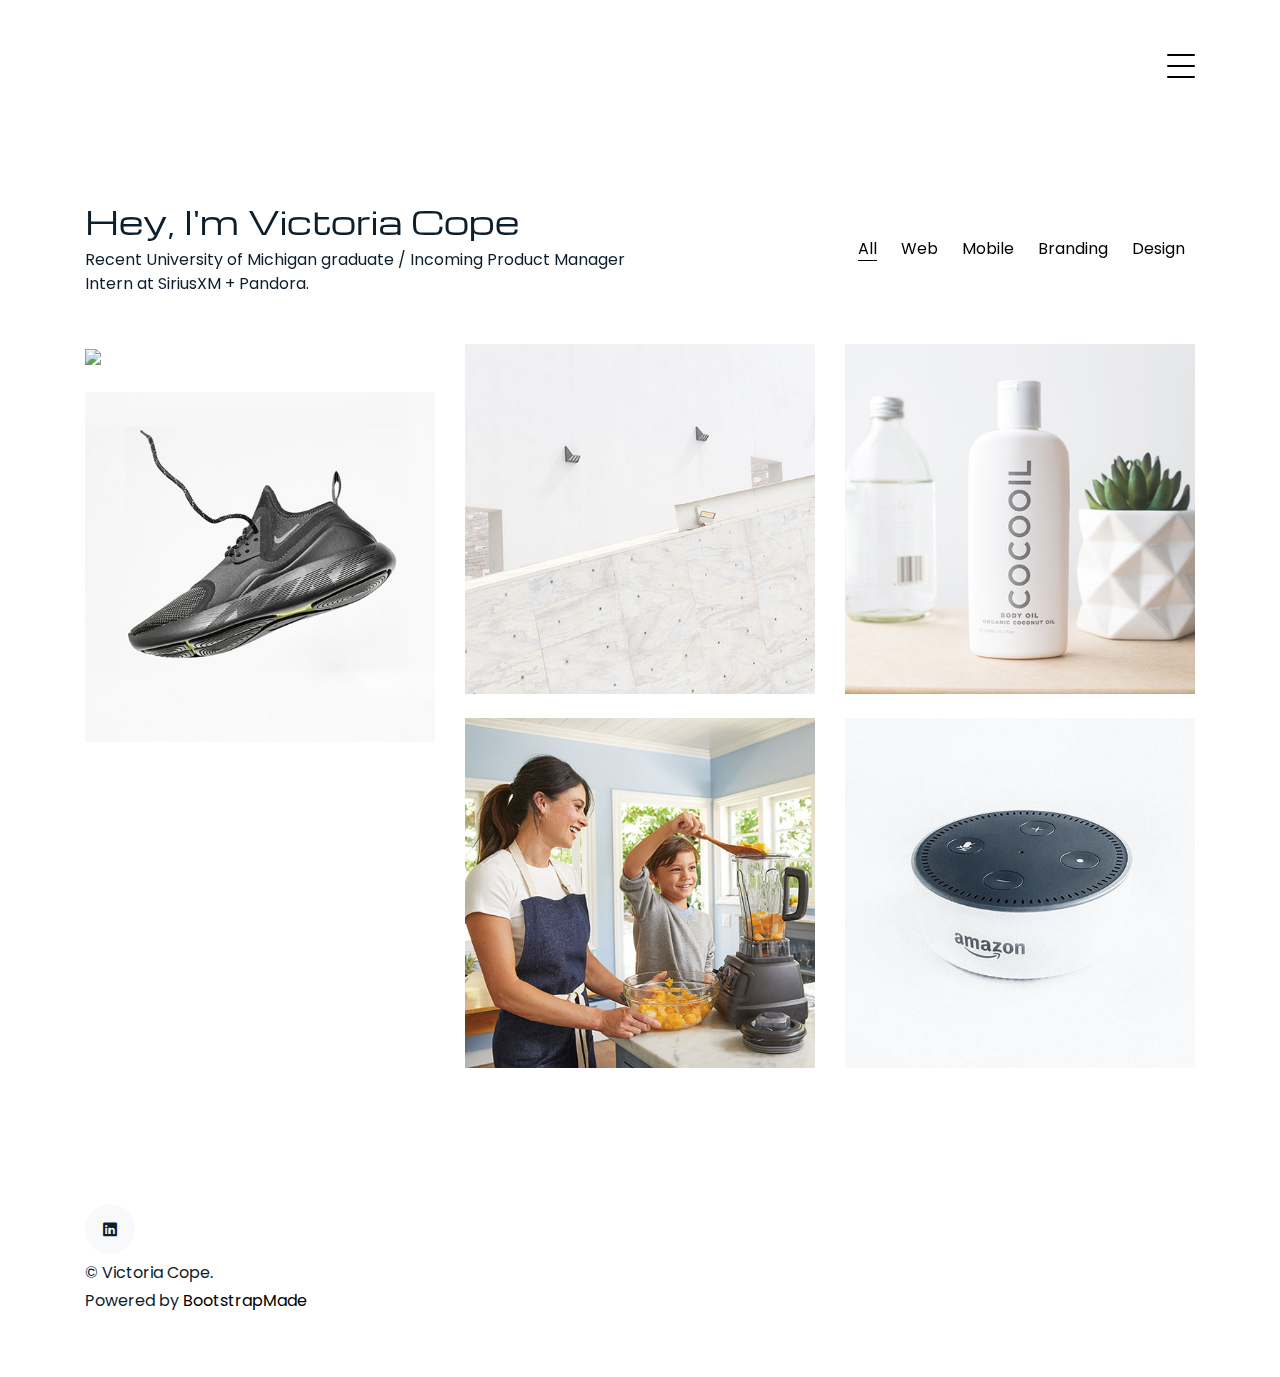
==== commit a0fe6463: "footer edits" ====
--- a/index.html
+++ b/index.html
@@ -155,14 +155,14 @@
     <div class="container">
       <div class="row">
         <div class="col-sm-6">
+          <div class="social">
+            <a href="https://www.linkedin.com/in/victoria-cope"><span class="icofont-linkedin"></span></a>
+          </div>
           <p class="mb-1">&copy; Victoria Cope.</p>
           <div class="credits">
             Powered by <a href="https://bootstrapmade.com/">BootstrapMade</a>
           </div>
           </div>
-        </div>
-        <div class="col-sm-6 social text-md-right">
-          <a href="https://www.linkedin.com/in/victoria-cope"><span class="icofont-linkedin"></span></a>
         </div>
       </div>
     </div>
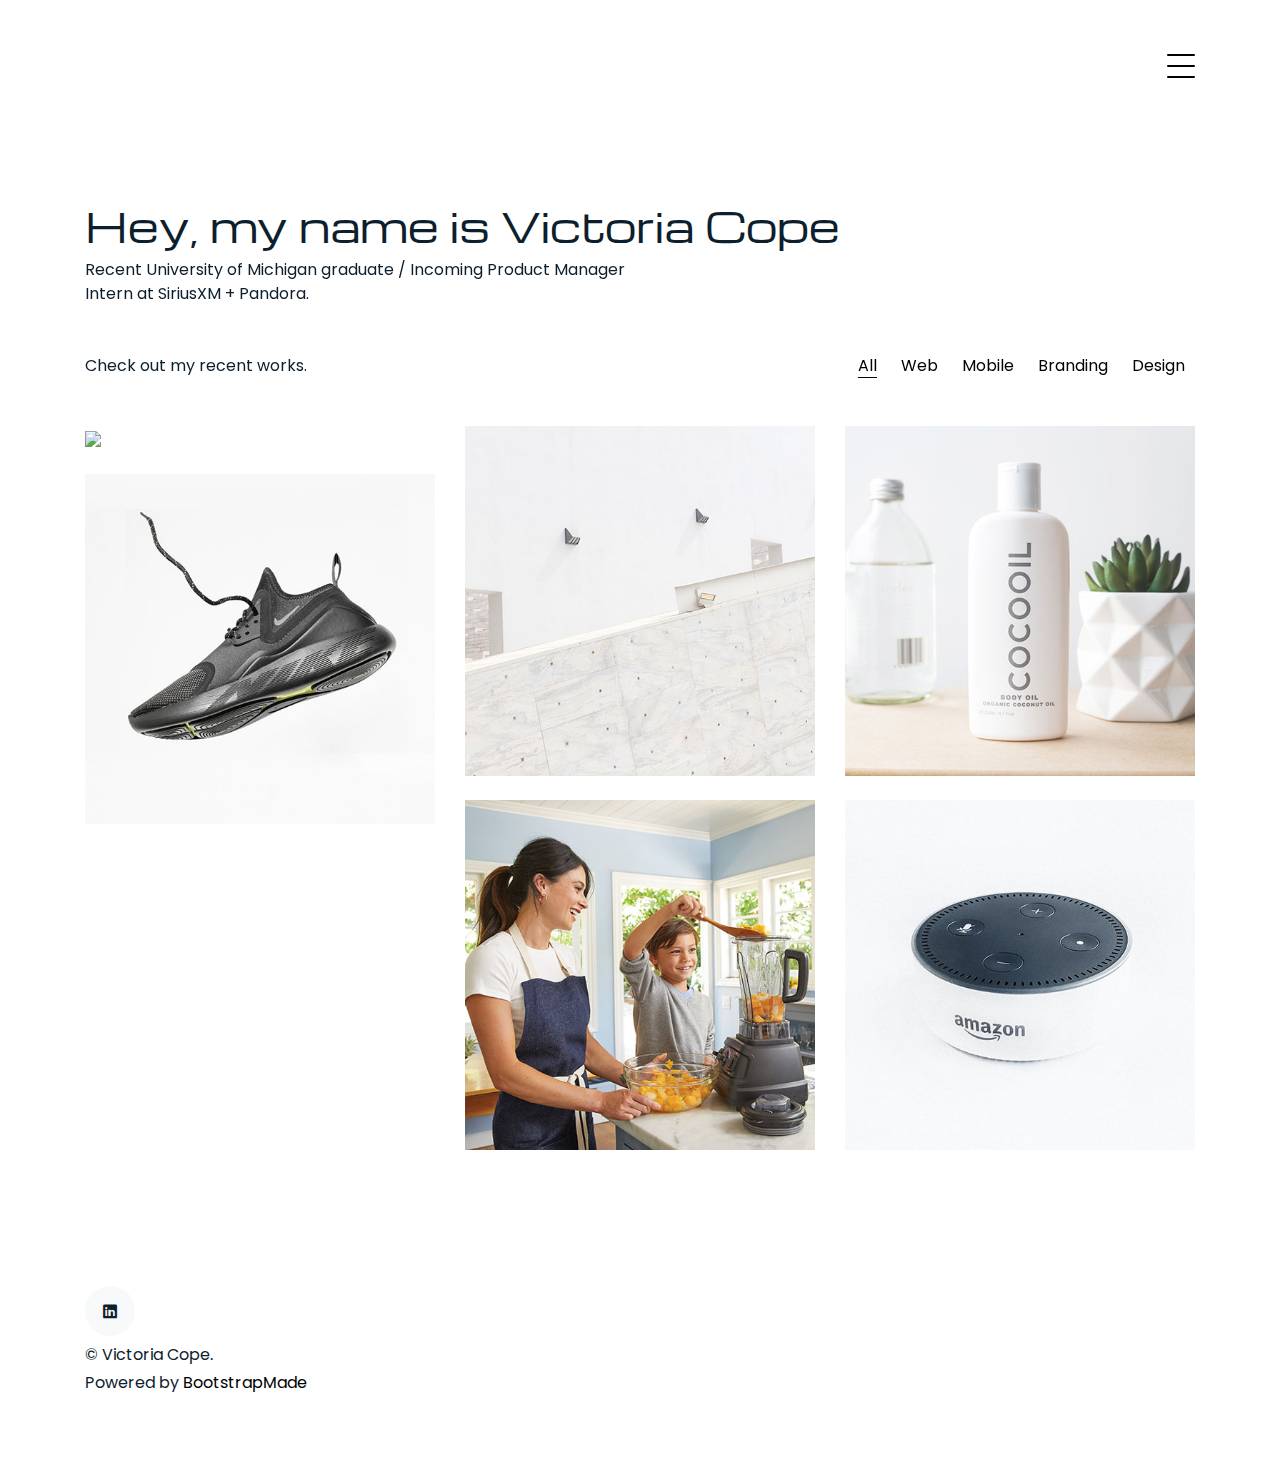
==== commit 8c02931f: "index hero spacing" ====
--- a/index.html
+++ b/index.html
@@ -75,10 +75,21 @@
 
     <div class="site-section site-portfolio">
       <div class="container">
+        <div>
+          <h1>Hey, my name is Victoria Cope</h1>
+        </div>
         <div class="row mb-5 align-items-center">
           <div class="col-md-12 col-lg-6 mb-4 mb-lg-0" data-aos="fade-up">
-            <h2>Hey, I'm Victoria Cope</h2>
+            <!-- <h1>Hey, my name is Victoria Cope</h1> -->
             <p class="mb-0">Recent University of Michigan graduate / Incoming Product Manager Intern at SiriusXM + Pandora.</p>
+            <!-- <p class="mb-0">Check out some of my recent projects below.</p> -->
+          </div>
+        </div>
+
+        <div class="row mb-5 align-items-center">
+          <div class="col-md-12 col-lg-6 mb-4 mb-lg-0" data-aos="fade-up">
+            <!-- <h1>Hey, my name is Victoria Cope</h1> -->
+            <p class="mb-0">Check out my recent works.</p>
             <!-- <p class="mb-0">Check out some of my recent projects below.</p> -->
           </div>
           <div class="col-md-12 col-lg-6 text-left text-lg-right" data-aos="fade-up" data-aos-delay="100">
@@ -91,6 +102,7 @@
             </div>
           </div>
         </div>
+
         <div id="portfolio-grid" class="row no-gutter" data-aos="fade-up" data-aos-delay="200">
           <div class="item branding col-sm-6 col-md-4 col-lg-4 mb-4">
             <a href="sukiru.html" class="item-wrap fancybox">
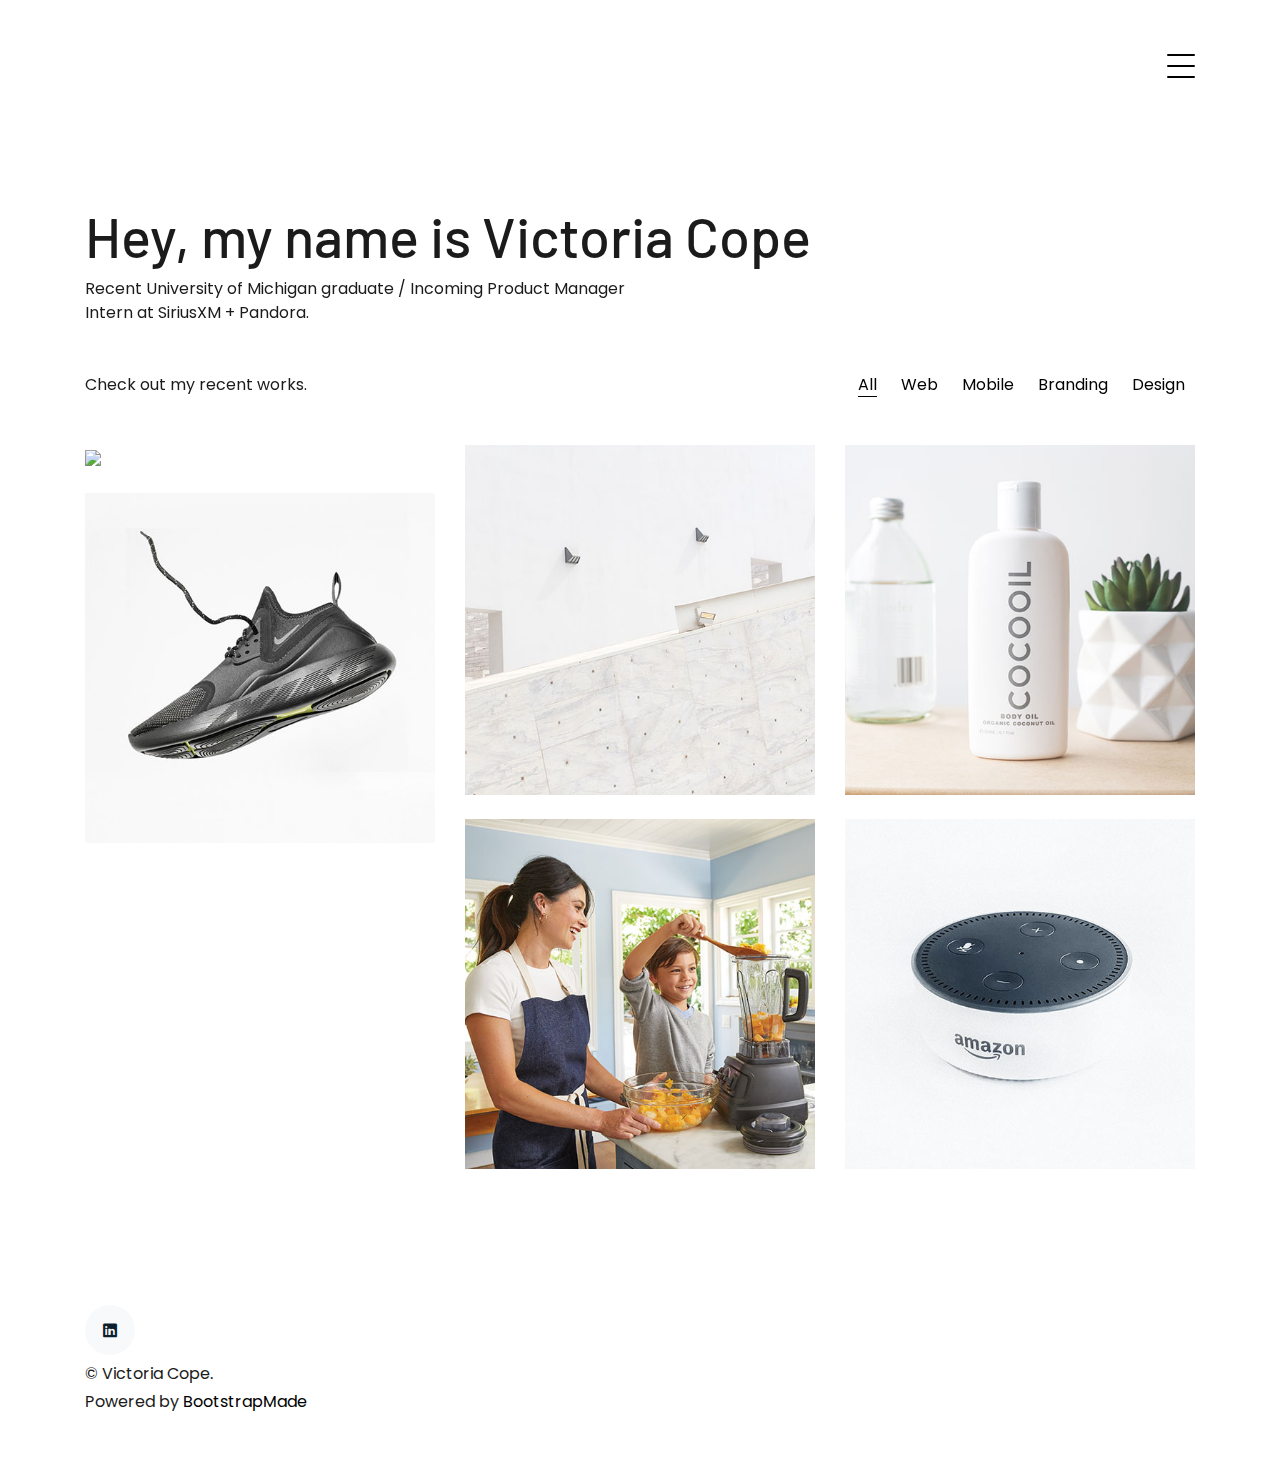
==== commit 3e406566: "H1 barlow" ====
--- a/index.html
+++ b/index.html
@@ -13,7 +13,7 @@
   <link href="img/apple-touch-icon.png" rel="apple-touch-icon">
 
   <!-- Google Fonts -->
-  <link href="https://fonts.googleapis.com/css?family=Michroma:400,700|Poppins:300,200&display=swap"
+  <link href="https://fonts.googleapis.com/css?family=Barlow:600|Poppins:300,200&display=swap"
     rel="stylesheet">
 
   <!-- Bootstrap CSS File -->
@@ -41,22 +41,7 @@
             <li><a href="contact.html">Contact</a></li>
           </ul>
         </div>
-        <div class="col-md-6 d-none d-md-block  mr-auto">
-          <div class="tweet d-flex">
-            <span class="icofont-twitter text-white mt-2 mr-3"></span>
-            <div>
-              <p><em>Lorem ipsum dolor sit amet consectetur adipisicing elit. Quisquam necessitatibus incidunt ut
-                  officiis explicabo inventore. <br> <a href="#">t.co/v82jsk</a></em></p>
-            </div>
-          </div>
-        </div>
-        <div class="col-md-4 d-none d-md-block">
-          <h3>Hire Me</h3>
-          <p>Lorem ipsum dolor sit amet consectetur adipisicing elit. Quisquam necessitatibus incidunt ut officiis
-            explicabo inventore. <br> <a href="#">myemail@gmail.com</a></p>
-        </div>
       </div>
-
     </div>
   </div>
 
--- a/css/style.css
+++ b/css/style.css
@@ -1,6 +1,6 @@
 body {
   font-family: "Poppins", monosapce;
-  color: #0d1e2d;
+  color: #1b1b1b;
 }
 
 a {
@@ -18,7 +18,11 @@
 h5,
 h6,
 .font-heading {
-  font-family: "Michroma", sans-serif;
+  font-family: "Barlow", sans-serif;
+}
+
+h1 {
+  font-size: 3.5rem;
 }
 
 .site-section {
@@ -351,7 +355,7 @@
 /* Custom Navmenu */
 
 .custom-navmenu {
-  background: #0d1e2d;
+  background: #1b1b1b;
 }
 
 .custom-navmenu .custom-menu,
@@ -471,6 +475,7 @@
 }
 
 .burger.active:before {
+  transform: rotate(45deg);
   -webkit-transform: rotate(45deg);
   -moz-transform: rotate(45deg);
   filter: progid:DXImageTransform.Microsoft.BasicImage(rotation=5);
@@ -478,6 +483,7 @@
 }
 
 .burger.active:after {
+  transform: rotate(45deg);
   -webkit-transform: rotate(-45deg);
   -moz-transform: rotate(-45deg);
   filter: progid:DXImageTransform.Microsoft.BasicImage(rotation=-5);
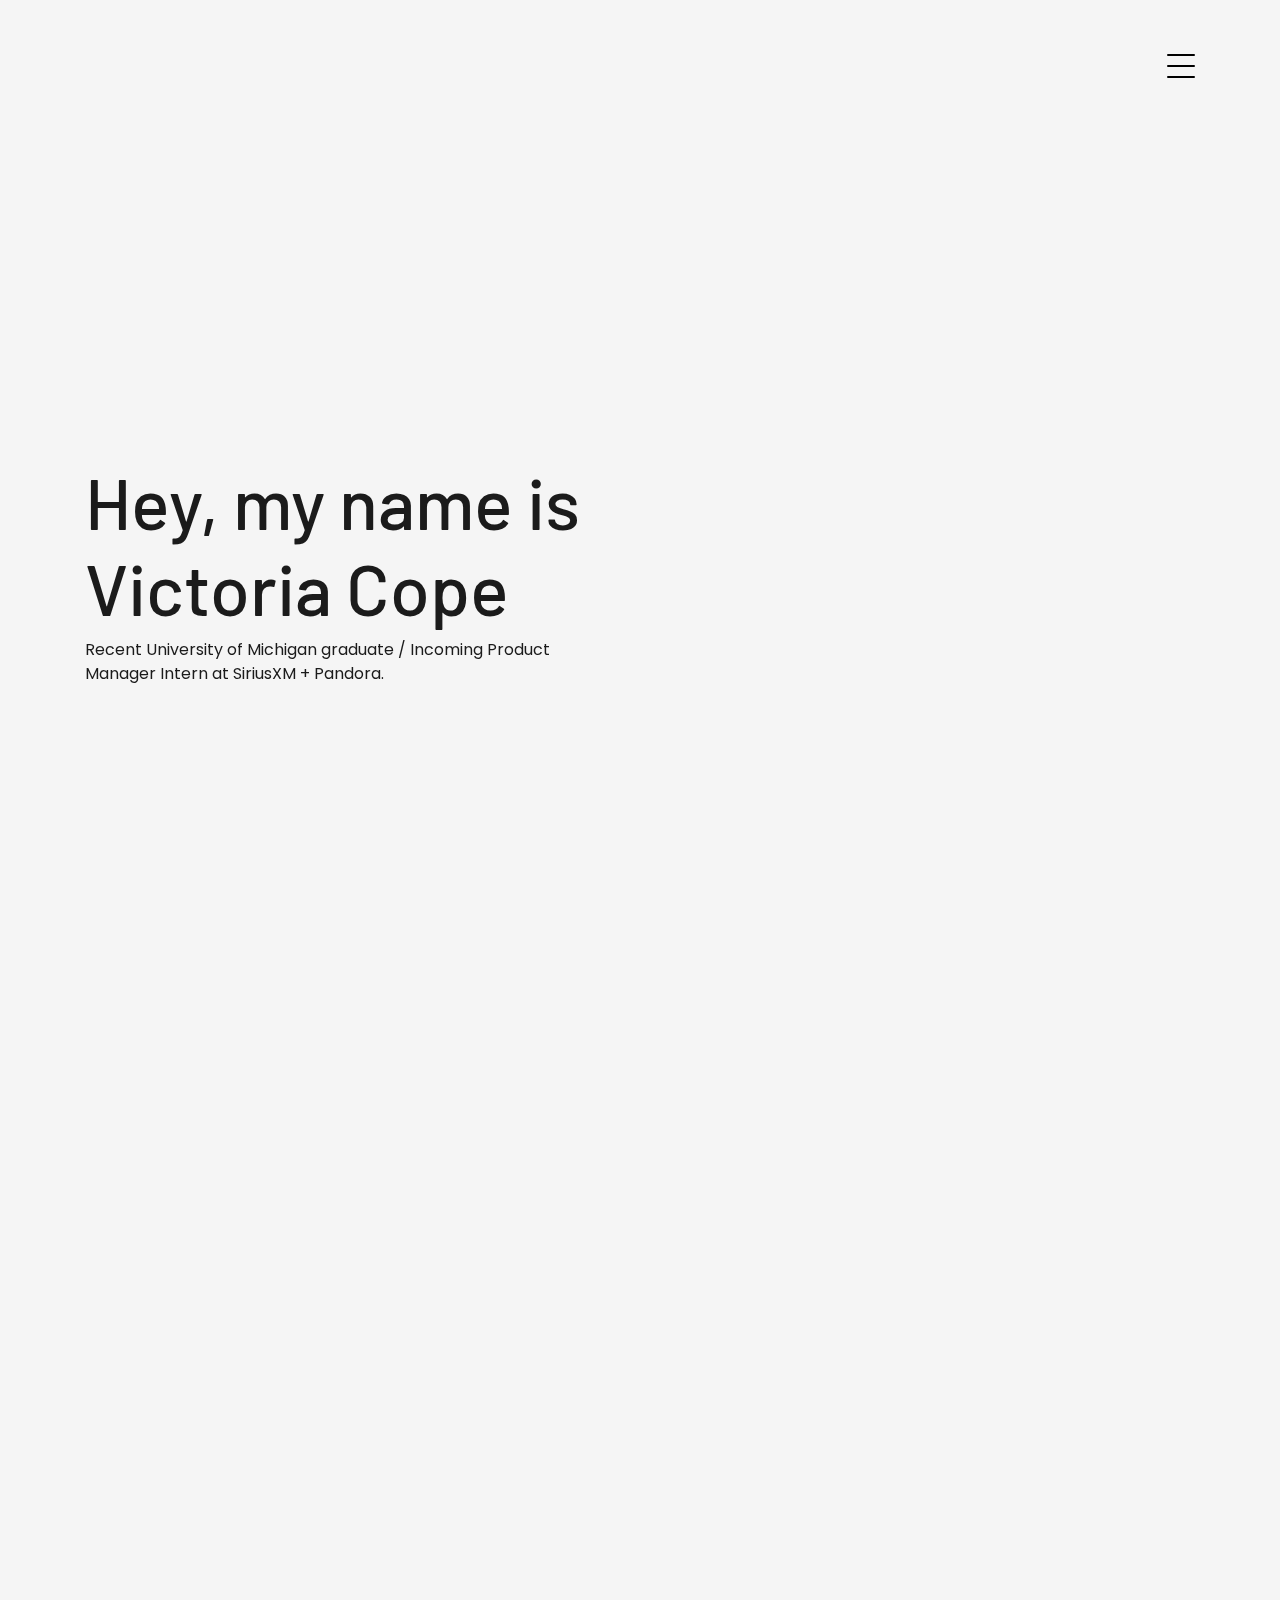
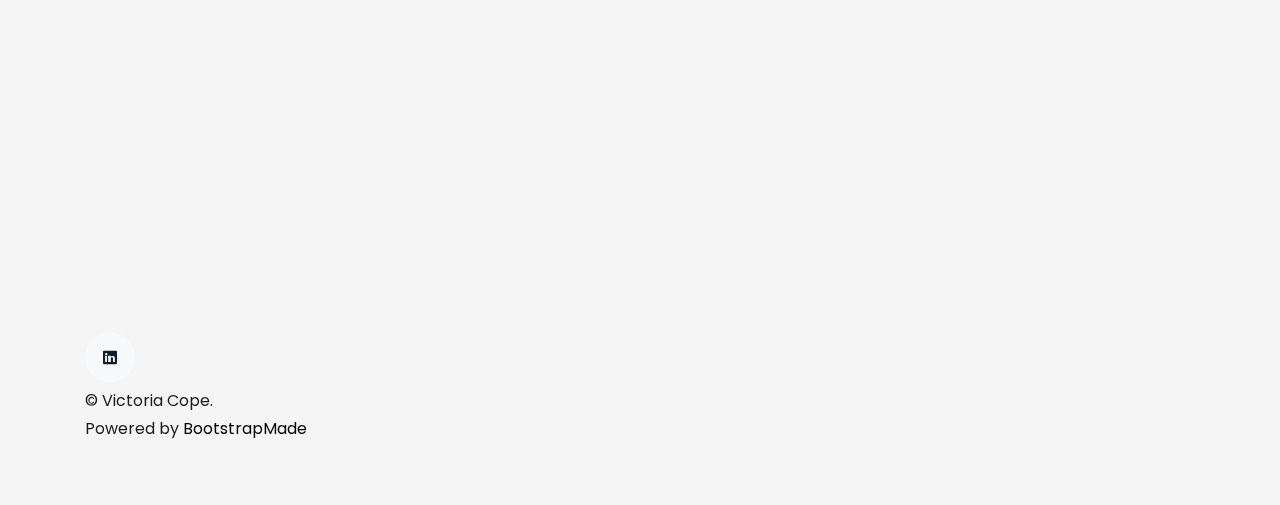
==== commit 7a194731: "all changes" ====
--- a/index.html
+++ b/index.html
@@ -9,7 +9,7 @@
   <meta content="" name="description">
 
   <!-- Favicons -->
-  <link href="img/favicon.png" rel="icon">
+  <link href="img/favicon.ico" rel="icon">
   <link href="img/apple-touch-icon.png" rel="apple-touch-icon">
 
   <!-- Google Fonts -->
@@ -60,12 +60,9 @@
 
     <div class="site-section site-portfolio">
       <div class="container">
-        <div>
-          <h1>Hey, my name is Victoria Cope</h1>
-        </div>
-        <div class="row mb-5 align-items-center">
+        <div class="row mb-5 align-items-center" id="parallax">
           <div class="col-md-12 col-lg-6 mb-4 mb-lg-0" data-aos="fade-up">
-            <!-- <h1>Hey, my name is Victoria Cope</h1> -->
+            <h1>Hey, my name is Victoria Cope</h1>
             <p class="mb-0">Recent University of Michigan graduate / Incoming Product Manager Intern at SiriusXM + Pandora.</p>
             <!-- <p class="mb-0">Check out some of my recent projects below.</p> -->
           </div>
@@ -74,7 +71,7 @@
         <div class="row mb-5 align-items-center">
           <div class="col-md-12 col-lg-6 mb-4 mb-lg-0" data-aos="fade-up">
             <!-- <h1>Hey, my name is Victoria Cope</h1> -->
-            <p class="mb-0">Check out my recent works.</p>
+            <h3 class="mb-0">Check out some of my recent works.</h3>
             <!-- <p class="mb-0">Check out some of my recent projects below.</p> -->
           </div>
           <div class="col-md-12 col-lg-6 text-left text-lg-right" data-aos="fade-up" data-aos-delay="100">
--- a/css/style.css
+++ b/css/style.css
@@ -1,6 +1,7 @@
 body {
   font-family: "Poppins", monosapce;
   color: #1b1b1b;
+  background-color: whitesmoke;
 }
 
 a {
@@ -22,11 +23,11 @@
 }
 
 h1 {
-  font-size: 3.5rem;
+  font-size: 4.5rem;
 }
 
 .site-section {
-  padding: 7rem 0;
+  padding: 2rem;
 }
 
 .filters a {
@@ -531,4 +532,16 @@
     padding-right: 0;
     padding-left: 0;
   }
+}
+
+/* Parallax image on landing */
+
+#parallax {
+  position: relative;
+  width: 100%;
+  height: 100vh;
+  background-image: url("layer-3-01.png"), url(https://raw.githubusercontent.com/oscicen/oscicen.github.io/master/img/depth-2.png), url(https://raw.githubusercontent.com/oscicen/oscicen.github.io/master/img/depth-1.png);
+  background-repeat: no-repeat;
+  background-position: center;
+  background-position: 50% 50%;
 }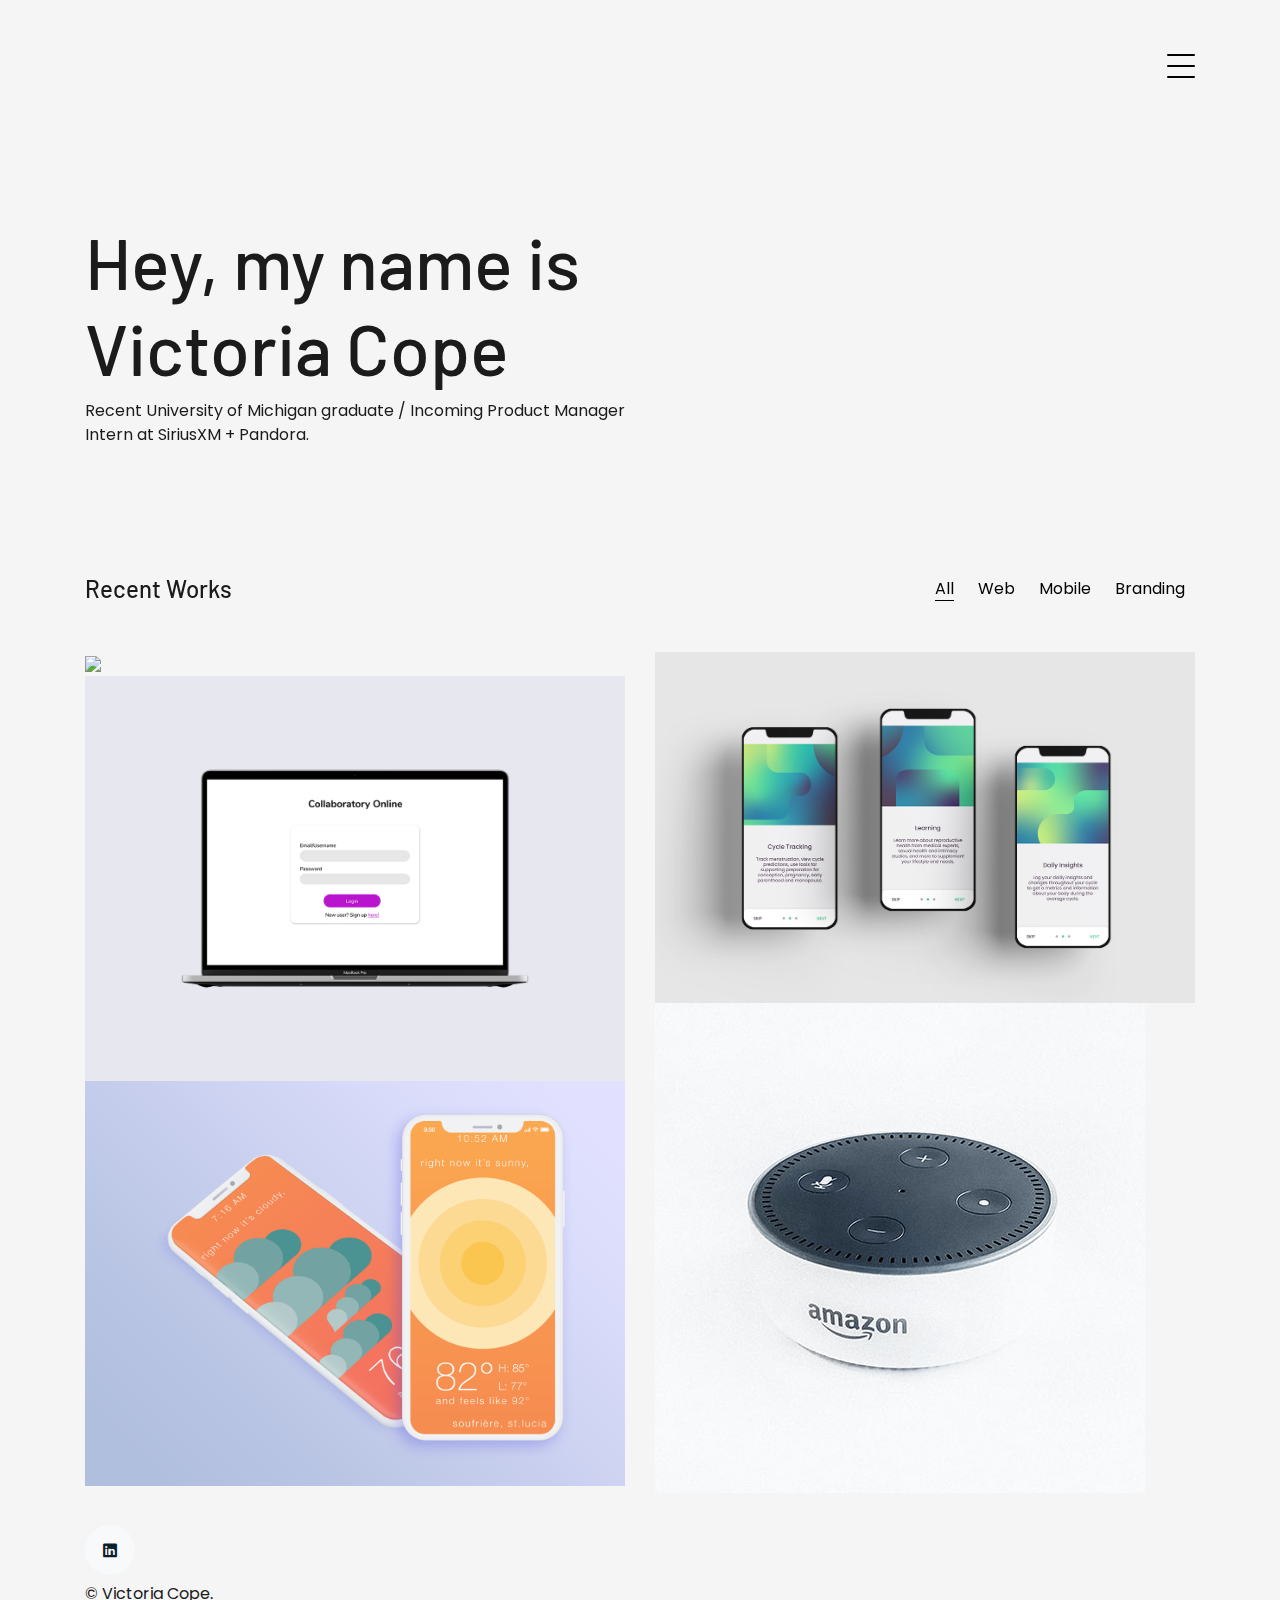
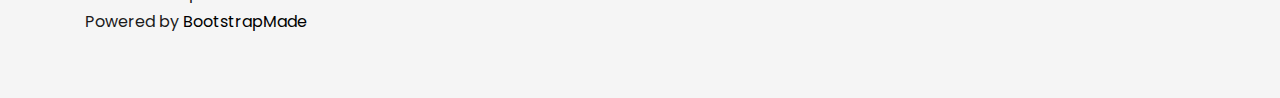
==== commit 61b027df: "about, intestina, page grids left" ====
--- a/index.html
+++ b/index.html
@@ -58,10 +58,13 @@
 
   <main id="main">
 
+
+    <!-- for 3 row grid, use this class specifically "... col-sm-6 col-md-4 col-lg-4 mb-4" -->
+
     <div class="site-section site-portfolio">
       <div class="container">
-        <div class="row mb-5 align-items-center" id="parallax">
-          <div class="col-md-12 col-lg-6 mb-4 mb-lg-0" data-aos="fade-up">
+        <div class="row mb-5 align-items-center">
+          <div class="col-md-12 col-lg-6 mb-4 mb-lg-0" data-aos="fade-up" id='hero'>
             <h1>Hey, my name is Victoria Cope</h1>
             <p class="mb-0">Recent University of Michigan graduate / Incoming Product Manager Intern at SiriusXM + Pandora.</p>
             <!-- <p class="mb-0">Check out some of my recent projects below.</p> -->
@@ -71,7 +74,7 @@
         <div class="row mb-5 align-items-center">
           <div class="col-md-12 col-lg-6 mb-4 mb-lg-0" data-aos="fade-up">
             <!-- <h1>Hey, my name is Victoria Cope</h1> -->
-            <h3 class="mb-0">Check out some of my recent works.</h3>
+            <h4 class="mb-0">Recent Works</h4>
             <!-- <p class="mb-0">Check out some of my recent projects below.</p> -->
           </div>
           <div class="col-md-12 col-lg-6 text-left text-lg-right" data-aos="fade-up" data-aos-delay="100">
@@ -80,13 +83,13 @@
               <a href="#" data-filter=".web">Web</a>
               <a href="#" data-filter=".mobile">Mobile</a>
               <a href="#" data-filter=".branding">Branding</a>
-              <a href="#" data-filter=".design">Design</a>
+              <!-- <a href="#" data-filter=".design">Design</a> -->
             </div>
           </div>
         </div>
 
         <div id="portfolio-grid" class="row no-gutter" data-aos="fade-up" data-aos-delay="200">
-          <div class="item branding col-sm-6 col-md-4 col-lg-4 mb-4">
+          <div class="item branding col-md-12 col-lg-6 mb-4 mb-lg-0">
             <a href="sukiru.html" class="item-wrap fancybox">
               <div class="work-info">
                 <h3>Sukiru</h3>
@@ -95,25 +98,25 @@
               <img class="img-fluid" src="img/sukiru-poster.png">
             </a>
           </div>
-          <div class="item mobile col-sm-6 col-md-4 col-lg-4 mb-4">
+          <div class="item mobile col-md-12 col-lg-6 mb-4 mb-lg-0">
             <a href="flo-redesign.html" class="item-wrap fancybox">
               <div class="work-info">
                 <h3>Flo Redesign</h3>
                 <span>Mobile</span>
               </div>
-              <img class="img-fluid" src="img/img_2.jpg">
+              <img class="img-fluid" src="img/flo-onboarding.png">
             </a>
           </div>
-          <div class="item web col-sm-6 col-md-4 col-lg-4 mb-4">
+          <div class="item web col-md-12 col-lg-6 mb-4 mb-lg-0">
             <a href="collaboratory-online.html" class="item-wrap fancybox">
               <div class="work-info">
                 <h3>Collaboratory Online</h3>
                 <span>Web</span>
               </div>
-              <img class="img-fluid" src="img/img_3.jpg">
+              <img class="img-fluid" src="img/collaboratory-cover.png">
             </a>
           </div>
-          <div class="item design col-sm-6 col-md-4 col-lg-4 mb-4">
+          <!-- <div class="item design col-sm-6 col-md-4 col-lg-4 mb-4">
             <a href="mooma-wayfinding.html" class="item-wrap fancybox">
               <div class="work-info">
                 <h3>MoOMA Wayfinding System</h3>
@@ -121,23 +124,23 @@
               </div>
               <img class="img-fluid" src="img/img_4.jpg">
             </a>
-          </div>
-          <div class="item mobile col-sm-6 col-md-4 col-lg-4 mb-4">
-            <a href="geons-weather-app.html" class="item-wrap fancybox">
-              <div class="work-info">
-                <h3>Minimal Weather App</h3>
-                <span>Mobile</span>
-              </div>
-              <img class="img-fluid" src="img/img_5.jpg">
-            </a>
-          </div>
-          <div class="item branding col-sm-6 col-md-4 col-lg-4 mb-4">
+          </div> -->
+          <div class="item branding col-md-12 col-lg-6 mb-4 mb-lg-0">
             <a href="intestina.html" class="item-wrap fancybox">
               <div class="work-info">
                 <h3>Intestina</h3>
                 <span>Branding</span>
               </div>
               <img class="img-fluid" src="img/img_6.jpg">
+            </a>
+          </div>
+          <div class="item mobile col-md-12 col-lg-6 mb-4 mb-lg-0">
+            <a href="geons-weather-app.html" class="item-wrap fancybox">
+              <div class="work-info">
+                <h3>Minimal Weather App</h3>
+                <span>Mobile</span>
+              </div>
+              <img class="img-fluid" src="img/minimal-cover.png">
             </a>
           </div>
         </div>
--- a/css/style.css
+++ b/css/style.css
@@ -534,14 +534,9 @@
   }
 }
 
-/* Parallax image on landing */
-
-#parallax {
-  position: relative;
-  width: 100%;
-  height: 100vh;
-  background-image: url("layer-3-01.png"), url(https://raw.githubusercontent.com/oscicen/oscicen.github.io/master/img/depth-2.png), url(https://raw.githubusercontent.com/oscicen/oscicen.github.io/master/img/depth-1.png);
-  background-repeat: no-repeat;
-  background-position: center;
-  background-position: 50% 50%;
+/* Landing */
+
+#hero {
+  padding-top: 6em;
+  padding-bottom: 5em;
 }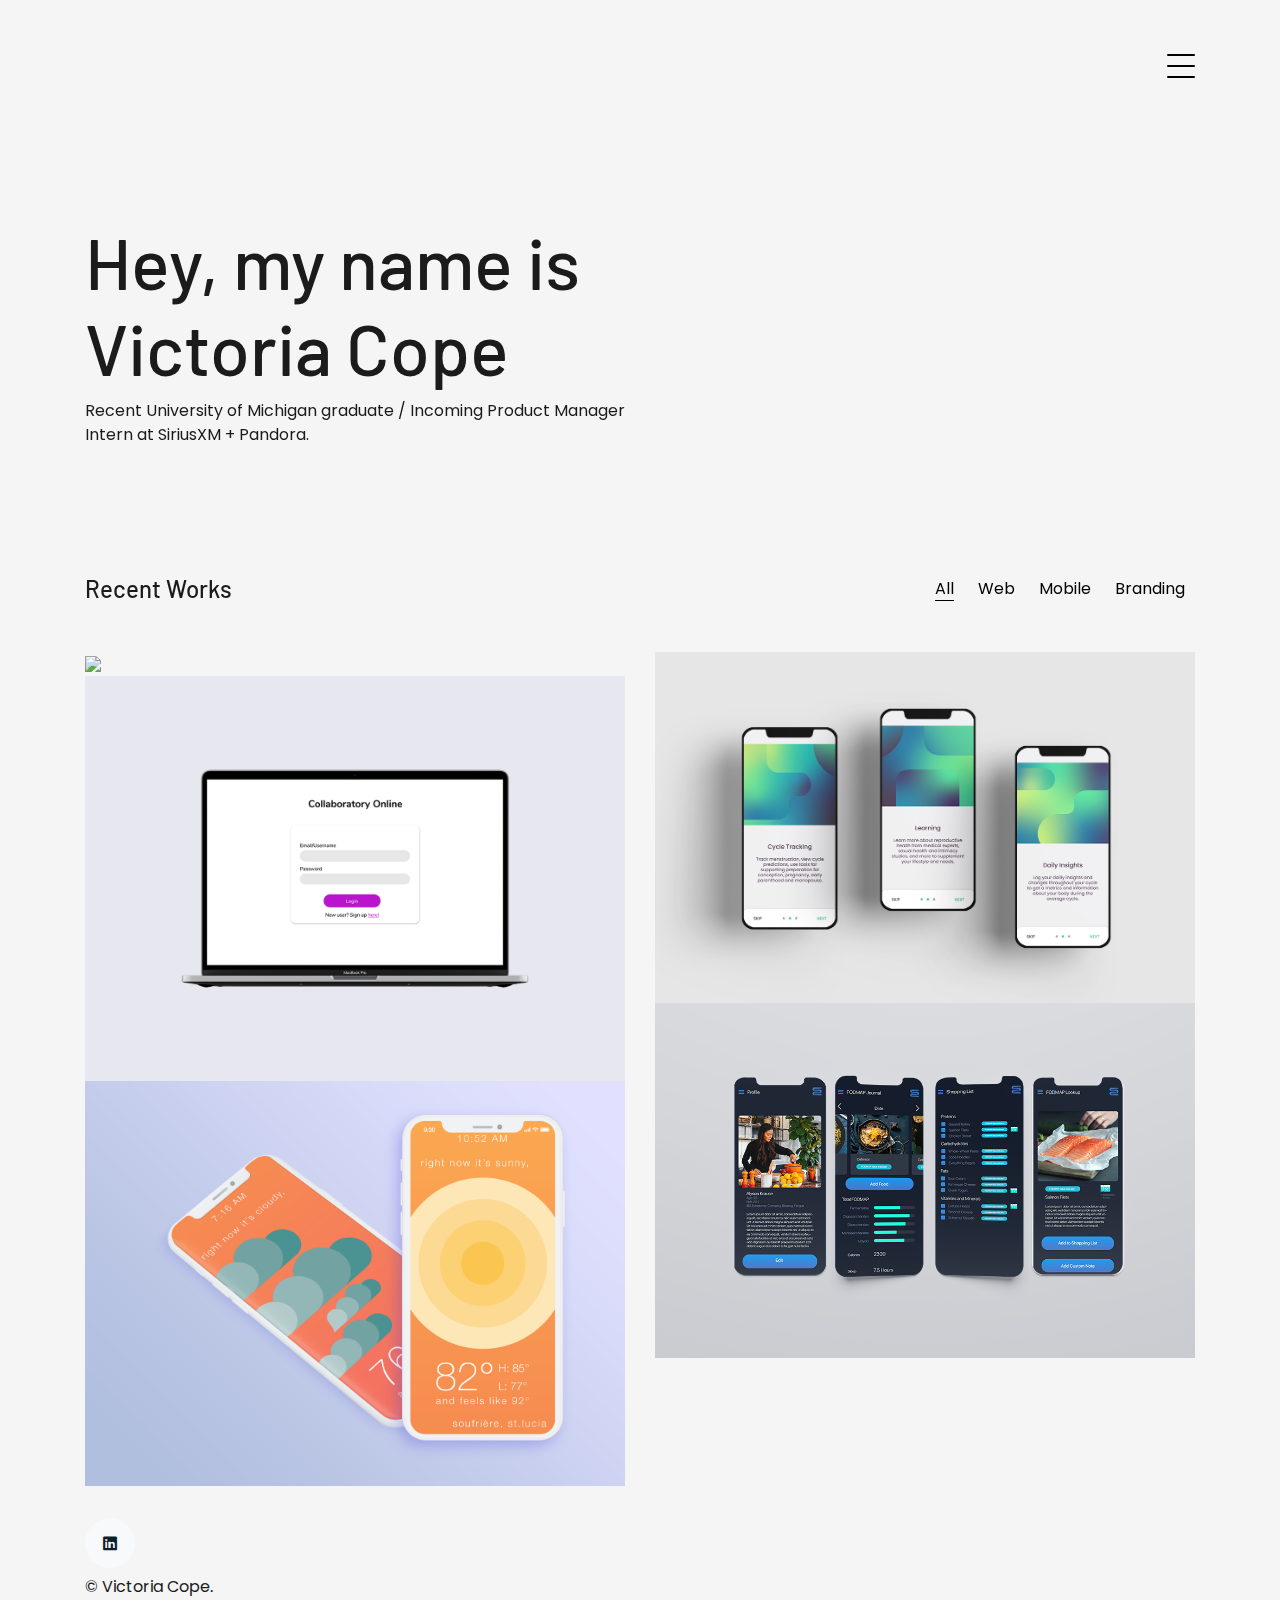
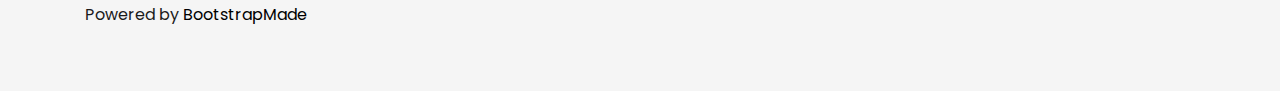
==== commit 52738fbe: "portfolio grid updates" ====
--- a/index.html
+++ b/index.html
@@ -116,22 +116,13 @@
               <img class="img-fluid" src="img/collaboratory-cover.png">
             </a>
           </div>
-          <!-- <div class="item design col-sm-6 col-md-4 col-lg-4 mb-4">
-            <a href="mooma-wayfinding.html" class="item-wrap fancybox">
-              <div class="work-info">
-                <h3>MoOMA Wayfinding System</h3>
-                <span>Design</span>
-              </div>
-              <img class="img-fluid" src="img/img_4.jpg">
-            </a>
-          </div> -->
           <div class="item branding col-md-12 col-lg-6 mb-4 mb-lg-0">
             <a href="intestina.html" class="item-wrap fancybox">
               <div class="work-info">
                 <h3>Intestina</h3>
                 <span>Branding</span>
               </div>
-              <img class="img-fluid" src="img/img_6.jpg">
+              <img src="img/intestina-screens-4.png" alt="intestina cover" class="img-fluid">
             </a>
           </div>
           <div class="item mobile col-md-12 col-lg-6 mb-4 mb-lg-0">
--- a/css/style.css
+++ b/css/style.css
@@ -373,7 +373,7 @@
 
 .custom-navmenu .custom-menu li a {
   color: #fff;
-  padding: 10px 0 !important;
+  /* padding: 10px 0 !important; */
 }
 
 .custom-navmenu .custom-menu li a:hover {
